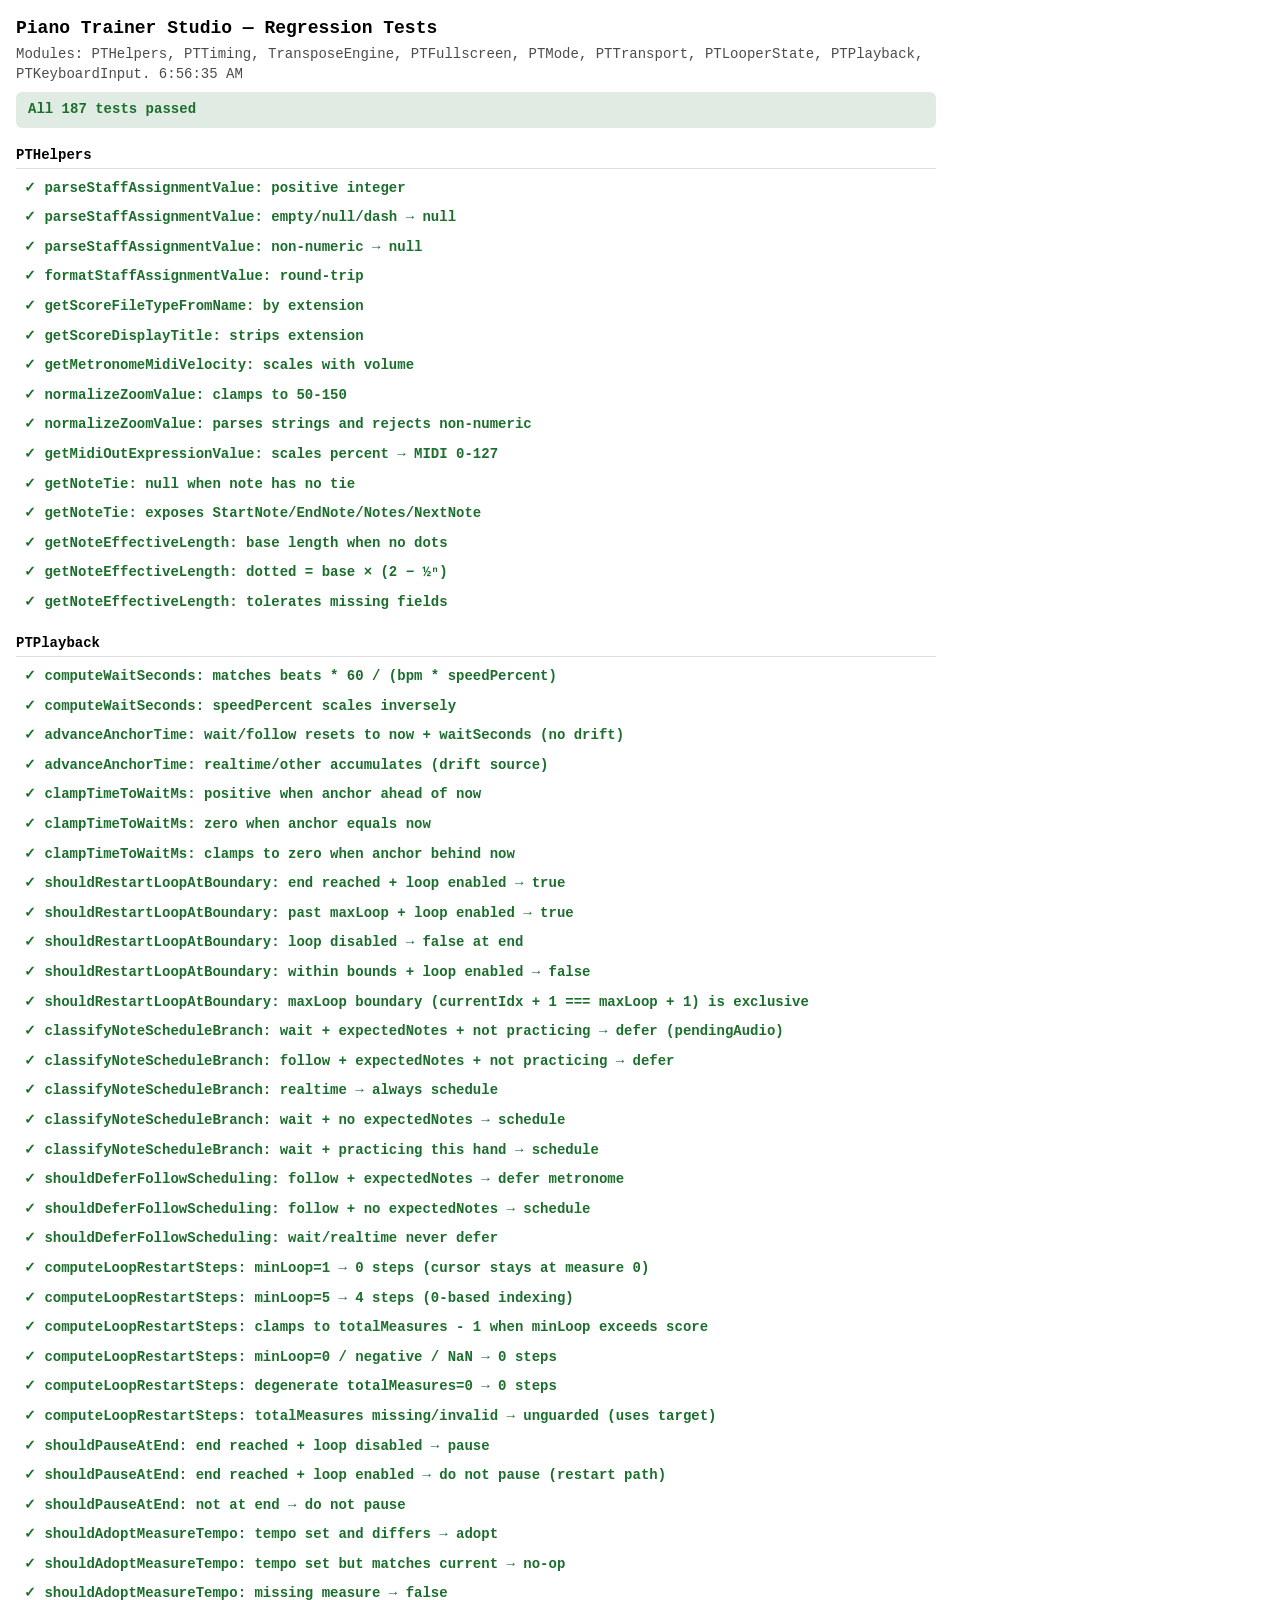
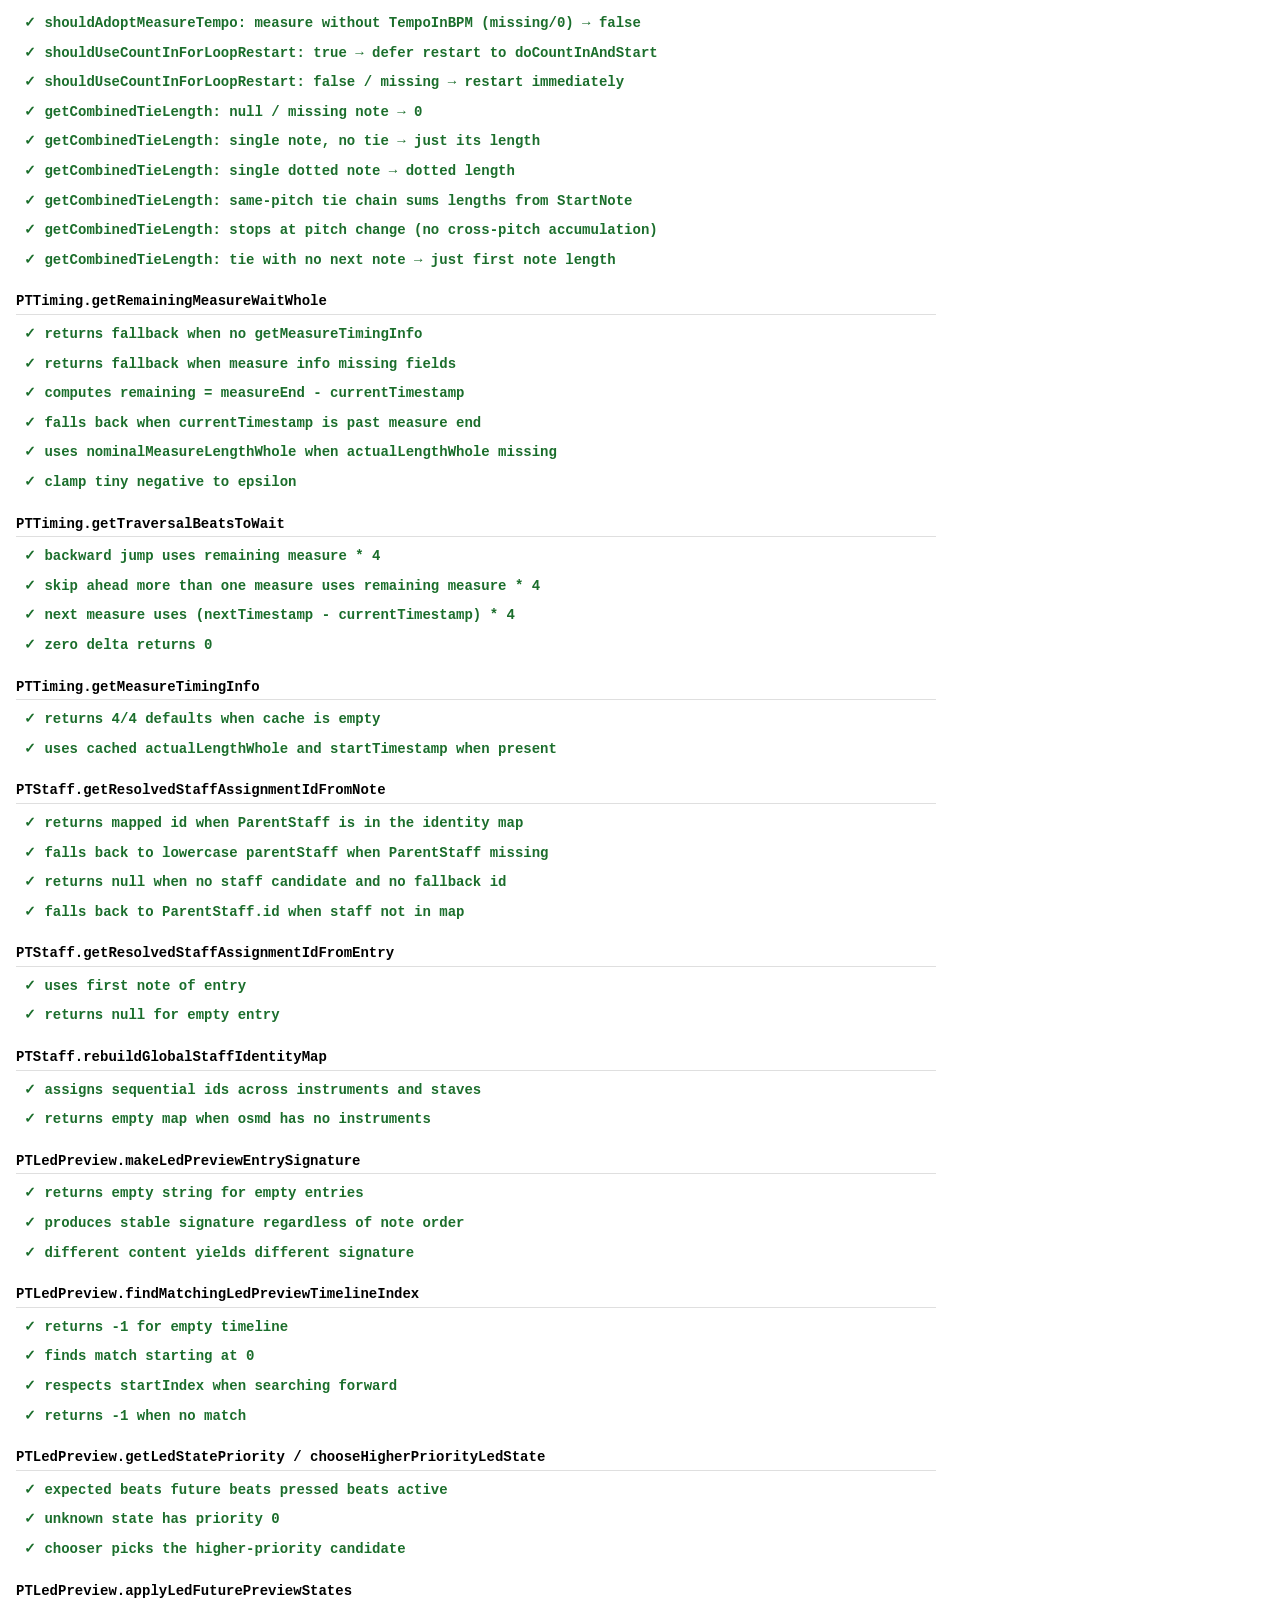
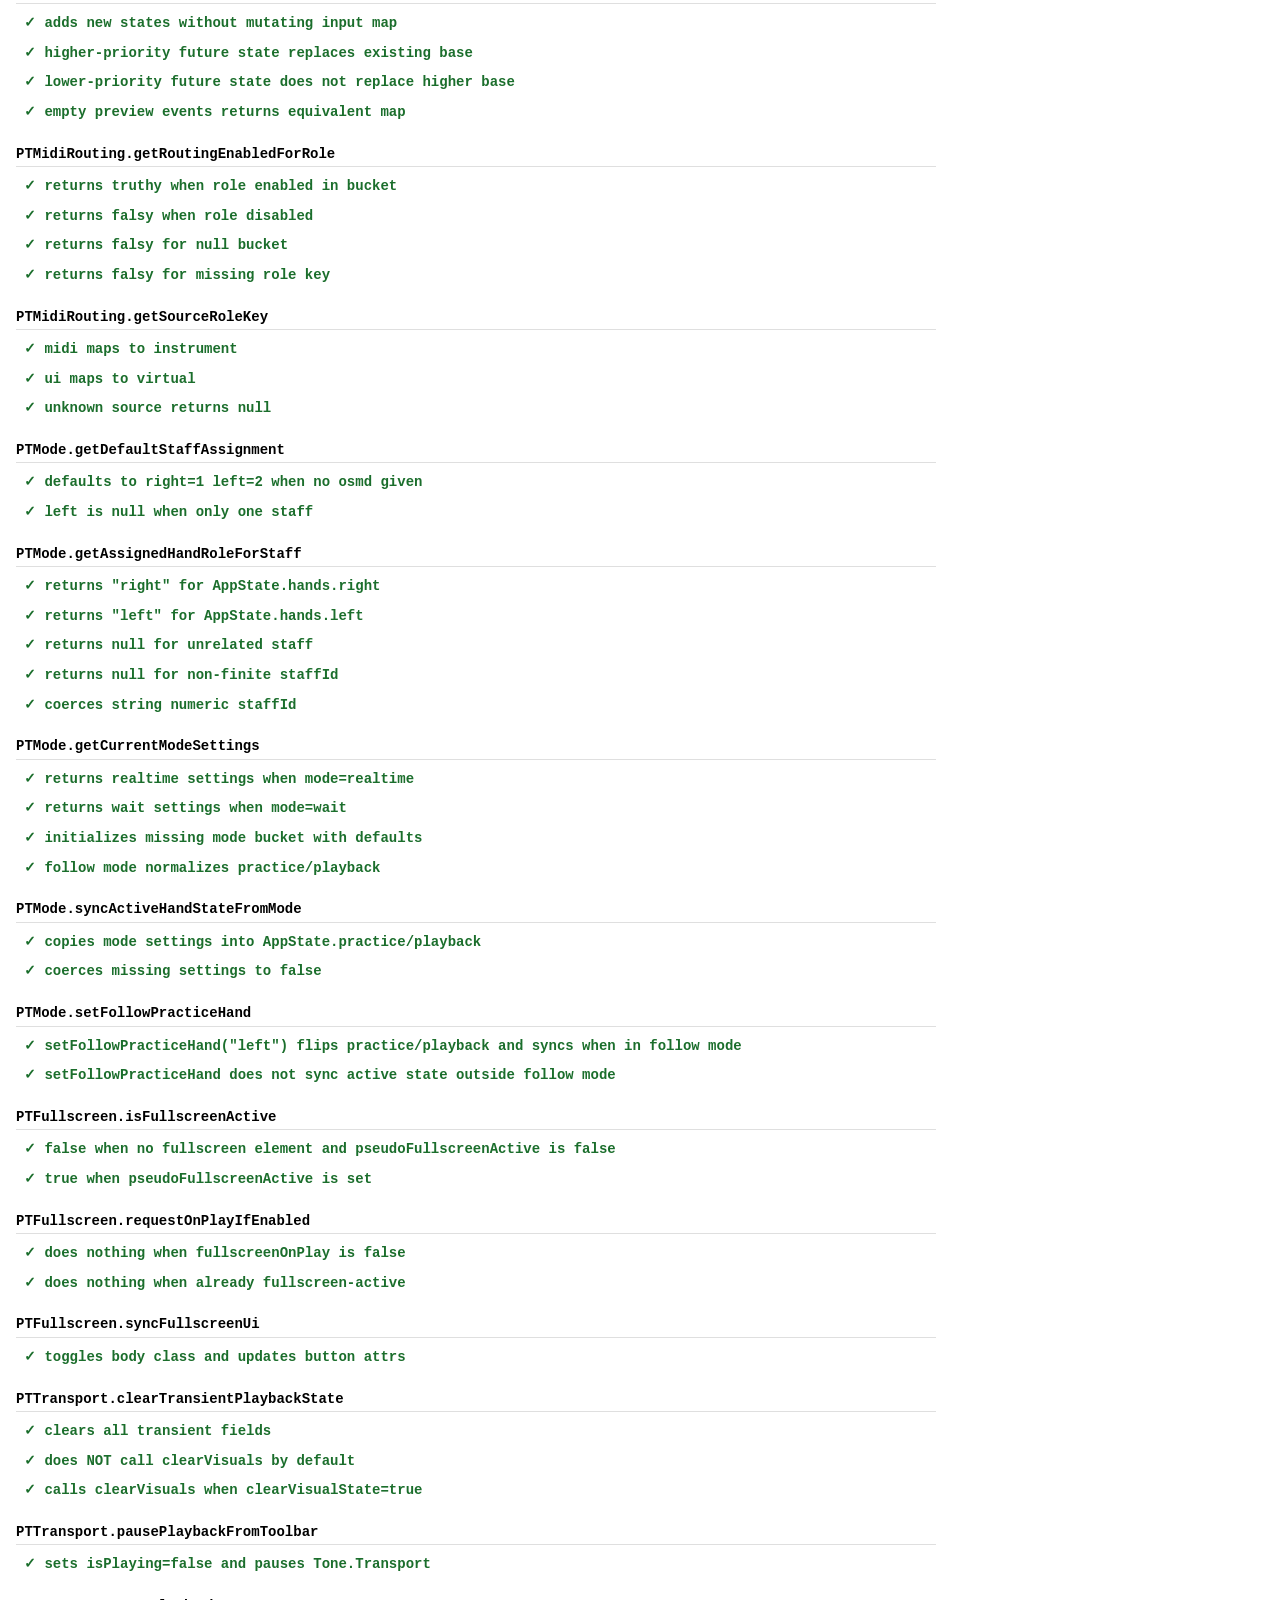
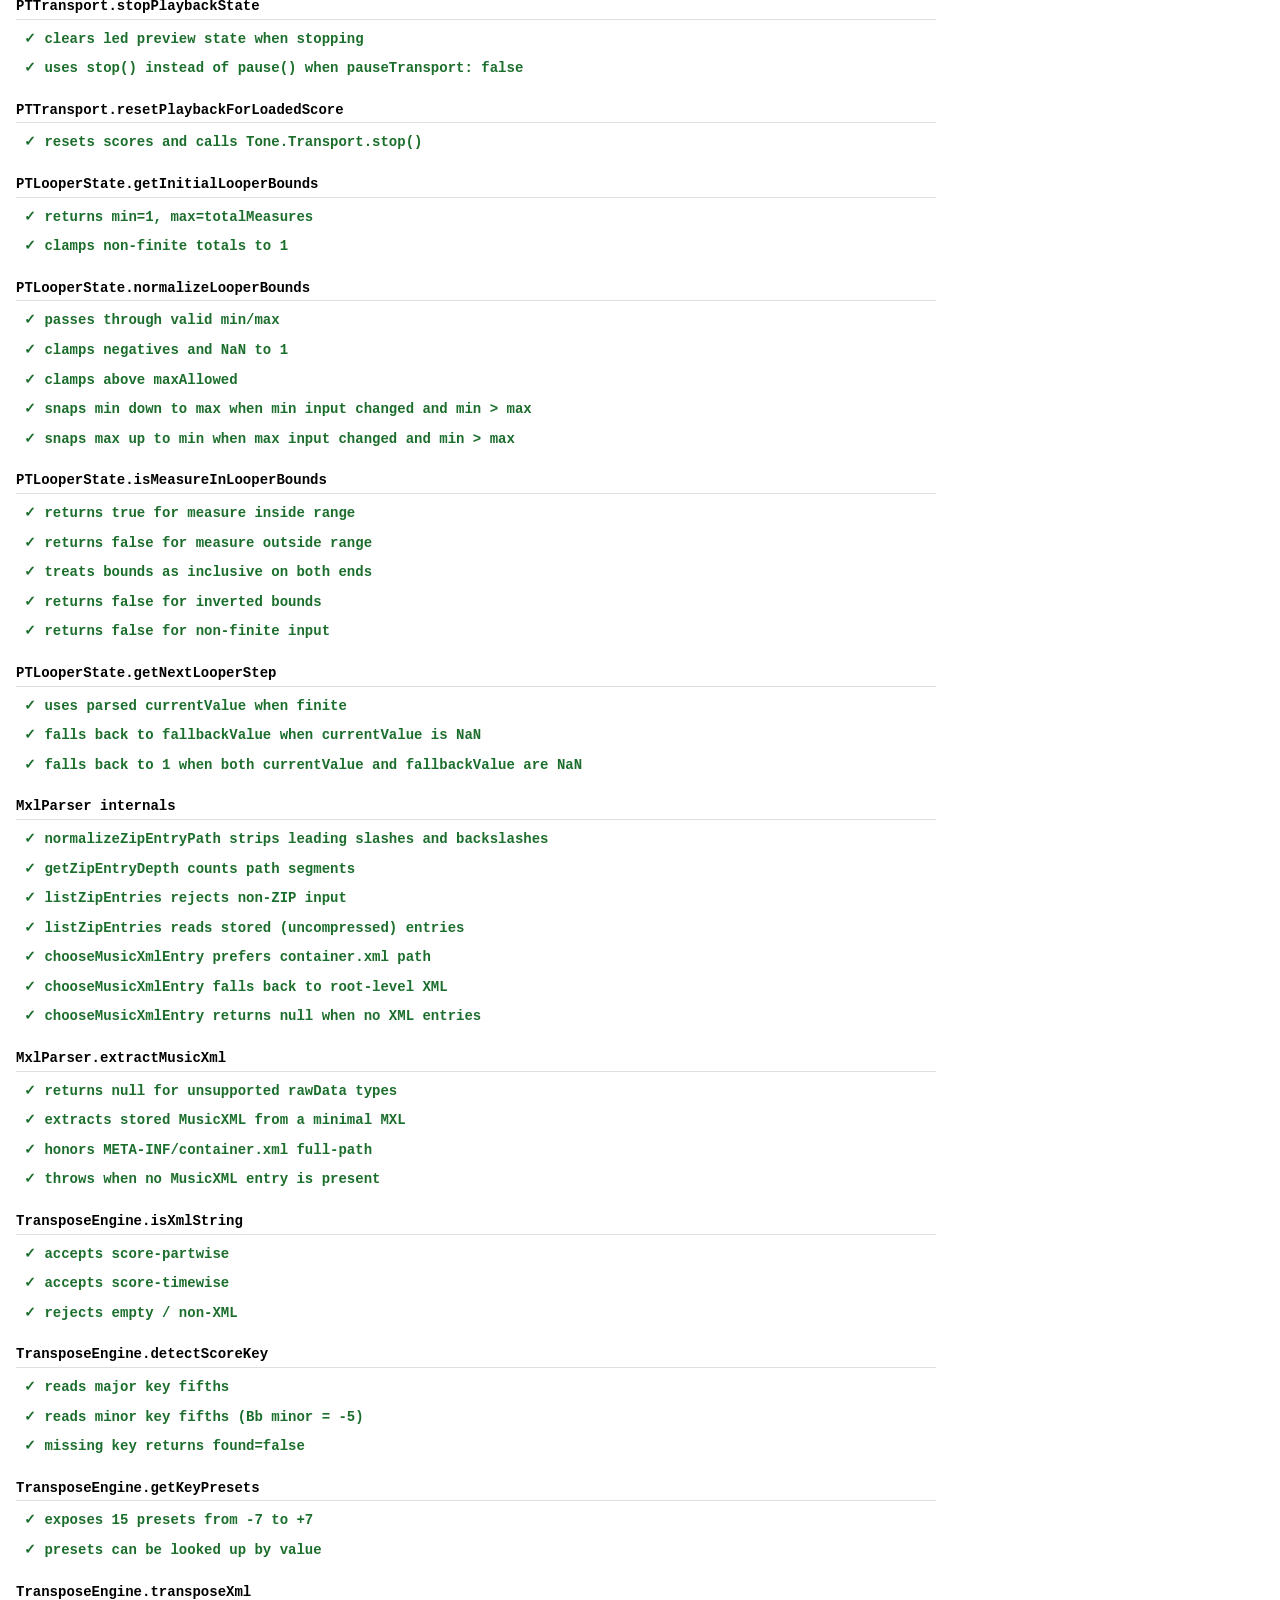
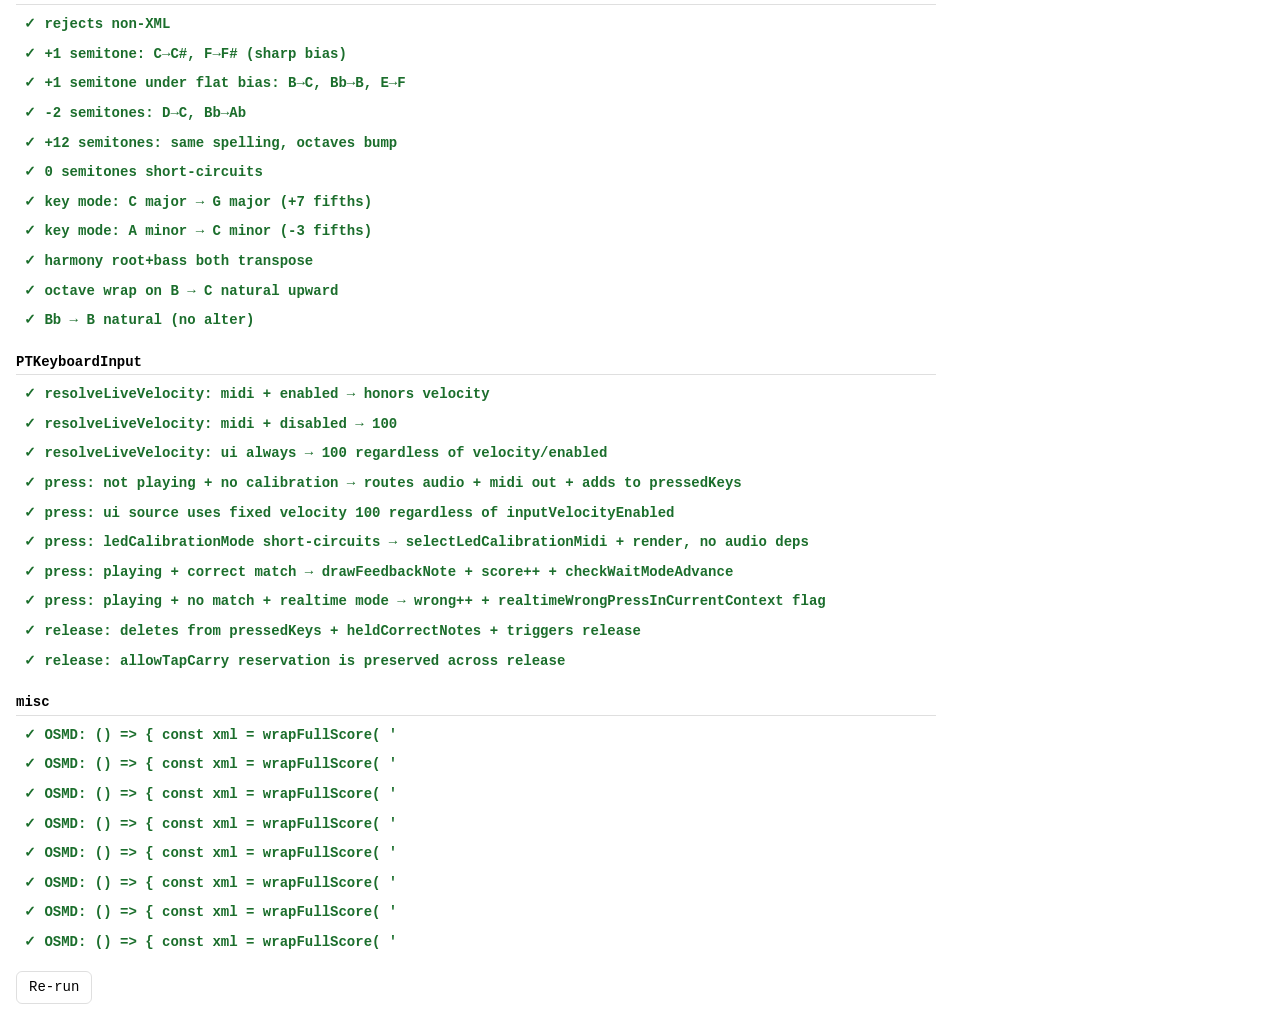
==== tests.html @ e454f042 "Refactor app boot, playback, and cross-cutting modules; refresh vendor libs" ====
<!doctype html>
<html lang="en">
<head>
<meta charset="utf-8" />
<meta name="viewport" content="width=device-width, initial-scale=1" />
<title>Piano Trainer Studio — Regression Tests</title>
<style>
    :root { color-scheme: light dark; }
    body { font: 14px/1.4 ui-monospace, SFMono-Regular, Menlo, Consolas, monospace; margin: 16px; max-width: 920px; }
    h1 { font-size: 18px; margin: 0 0 4px; }
    h2 { font-size: 14px; margin: 18px 0 6px; border-bottom: 1px solid #8884; padding-bottom: 2px; }
    .summary { padding: 8px 12px; border-radius: 6px; margin-bottom: 12px; font-weight: 600; }
    .summary.pass { background: #1b6e2c22; color: #1b6e2c; }
    .summary.fail { background: #b3261e22; color: #b3261e; }
    ol.tests { list-style: none; padding: 0; margin: 0; }
    li.test { padding: 4px 8px; border-radius: 4px; margin: 2px 0; }
    li.test.pass { color: #1b6e2c; }
    li.test.fail { color: #b3261e; background: #b3261e14; }
    li.test .name { font-weight: 600; }
    li.test .err { display: block; margin-top: 2px; white-space: pre-wrap; color: inherit; opacity: .85; }
    code { background: #8882; padding: 1px 4px; border-radius: 3px; }
    .meta { opacity: .7; margin-bottom: 8px; }
    button { font: inherit; padding: 6px 12px; border-radius: 6px; border: 1px solid #8884; background: transparent; cursor: pointer; }
</style>
</head>
<body>
<h1>Piano Trainer Studio — Regression Tests</h1>
<div class="meta" id="meta">Loading…</div>
<div id="summary"></div>
<div id="results"></div>
<button id="rerun" type="button" style="margin-top:12px">Re-run</button>
<div id="osmd-test-container" style="position:absolute;left:-99999px;width:800px;height:400px;overflow:hidden"></div>

<script>
'use strict';

// ============================================================
// Minimal test runner — no framework, no deps.
// Usage:
//   group('name', () => { test('foo', () => assert.eq(1+1, 2)); });
// ============================================================

const __results = [];
let __currentGroup = 'misc';
let __failed = 0;
let __passed = 0;

function group(name, fn) {
    const previous = __currentGroup;
    __currentGroup = name;
    try { fn(); }
    catch (e) {
        __failed++;
        __results.push({ group: name, name: '<group threw>', pass: false, err: String(e && e.stack || e) });
    }
    __currentGroup = previous;
}

function test(name, fn) {
    try {
        fn();
        __passed++;
        __results.push({ group: __currentGroup, name, pass: true });
    } catch (e) {
        __failed++;
        __results.push({ group: __currentGroup, name, pass: false, err: String(e && e.stack || e) });
    }
}

const assert = {
    ok(cond, msg) {
        if (!cond) throw new Error(msg || 'expected truthy');
    },
    eq(actual, expected, msg) {
        if (actual !== expected) {
            throw new Error((msg ? msg + ' — ' : '') + 'expected ' + JSON.stringify(expected) + ', got ' + JSON.stringify(actual));
        }
    },
    near(actual, expected, eps, msg) {
        if (!(Math.abs(actual - expected) <= eps)) {
            throw new Error((msg ? msg + ' — ' : '') + 'expected ' + expected + ' (±' + eps + '), got ' + actual);
        }
    },
    deepEq(actual, expected, msg) {
        const a = JSON.stringify(actual);
        const b = JSON.stringify(expected);
        if (a !== b) throw new Error((msg ? msg + ' — ' : '') + 'expected ' + b + ', got ' + a);
    },
    throws(fn, msg) {
        let threw = false;
        try { fn(); } catch (_) { threw = true; }
        if (!threw) throw new Error(msg || 'expected throw');
    }
};

// ============================================================
// Load modules under test (load order matters — app-boot mirrors production order)
// ============================================================

function loadScript(src) {
    return new Promise((resolve, reject) => {
        const tag = document.createElement('script');
        tag.src = src;
        tag.onload = () => resolve();
        tag.onerror = () => reject(new Error('Failed to load ' + src));
        document.head.appendChild(tag);
    });
}

async function loadModules() {
    await loadScript('js/trainer-helpers.js');
    await loadScript('js/mxl-parser.js');
    await loadScript('js/transpose/transpose-engine.js');
    await loadScript('js/trainer-timing.js');
    await loadScript('js/staff-id.js');
    await loadScript('js/led-preview.js');
    await loadScript('js/midi-routing.js');
    window.AppState = {
        pseudoFullscreenActive: false,
        fullscreenOnPlay: false,
        mode: 'realtime',
        modeSettings: {
            realtime: { practice: { left: true, right: true }, playback: { left: true, right: true } },
            wait: { practice: { left: true, right: true }, playback: { left: false, right: false } },
            follow: { practice: { left: false, right: true }, playback: { left: true, right: false } }
        },
        practice: { left: true, right: true },
        playback: { left: true, right: true },
        hands: { left: 2, right: 1 },
        isPlaying: false,
        countInActive: false,
        pendingAudio: [{ stub: 1 }],
        followAdvanceInfo: { stub: 1 },
        currentExpectedContext: { stub: 1 },
        earlyGraceReservations: new Map([[60, { stub: 1 }]]),
        isAudioBusy: true,
        expectedNotes: [{ stub: 1 }],
        activeNoteLabels: [{ stub: 1 }],
        realtimeWrongPressInCurrentContext: true,
        preExpectedHeldNotes: new Set([60, 64]),
        lastLedPreviewEvents: [{ stub: 1 }],
        ledPreviewTraversalIndex: 5,
        ledOutputMode: 'none',
        scoreNoteLabels: [],
        score: { correct: 0, wrong: 0 },
        anchorTime: 0,
        baseBpm: 120,
        speedPercent: 1
    };

    // Transport globals (mocks — only what's needed by the functions under test)
    window.Tone = { Transport: { start: () => {}, stop: () => {}, pause: () => {}, bpm: { value: 120 } }, now: () => 0 };
    window.osmd = { cursor: { show: () => {}, reset: () => {}, Iterator: { CurrentMeasureIndex: 0 } }, IsReadyToRender: () => false };
    window.pianoSampler = { releaseAll: () => {} };
    window.lowLatencyPlaybackSynth = { releaseAll: () => {} };
    window.midiAccess = null;
    window.getMidiOutStatus = (b) => b;
    window.clearVisuals = () => {};
    window.refreshScoreNoteLabelsFromCursor = () => {};
    window.renderFeedbackOverlay = () => {};
    window.clearScheduledMetronomeEvents = () => {};
    window.stopWaitModeMetronome = () => {};
    window.clearTempoVisualPulse = () => {};
    window.applyToneLatencyProfileForMode = () => {};
    window.wipeHardwareLEDs = () => {};
    window.WLEDController = { forceClear: () => Promise.resolve() };
    window.GeometryEngine = { clearSvgFeedback: () => {} };
    window.updateScoreDisplay = () => {};
    window.preserveMusicAreaScroll = (cb) => cb();
    window.ensureLedPreviewTimelineBuilt = () => {};
    window.doCountInAndStart = (cb) => cb();
    window.handleAutoScroll = () => {};
    window.startWaitModeMetronome = () => {};
    window.playbackLoop = () => {};
    window.hideToolbarPanels = () => {};
    window.ensureLiveAudioReady = () => Promise.resolve();

    await loadScript('js/trainer-mode.js');
    await loadScript('js/fullscreen.js');
    await loadScript('js/transport.js');
    await loadScript('js/looper-state.js');
    await loadScript('js/playback.js');
    await loadScript('js/keyboard-input.js');
    await loadScript('assets/js/opensheetmusicdisplay.min.js');
}

// ============================================================
// Tests
// ============================================================

function runTests() {
    __results.length = 0;
    __asyncPromises.length = 0;
    __failed = 0; __passed = 0;

    // ---- helpers used by tests below (must be defined before any test() call) ----
    const CRC_TABLE = (() => {
        const t = new Uint32Array(256);
        for (let n = 0; n < 256; n++) {
            let c = n;
            for (let k = 0; k < 8; k++) c = (c & 1) ? (0xedb88320 ^ (c >>> 1)) : (c >>> 1);
            t[n] = c >>> 0;
        }
        return t;
    })();

    function crc32(bytes) {
        let c = 0xffffffff;
        for (let i = 0; i < bytes.length; i++) c = CRC_TABLE[(c ^ bytes[i]) & 0xff] ^ (c >>> 8);
        return (c ^ 0xffffffff) >>> 0;
    }

    // ---- trainer-helpers.js ----
    group('PTHelpers', () => {
        test('parseStaffAssignmentValue: positive integer', () => {
            assert.eq(window.PTHelpers.parseStaffAssignmentValue('3'), 3);
        });
        test('parseStaffAssignmentValue: empty/null/dash → null', () => {
            assert.eq(window.PTHelpers.parseStaffAssignmentValue(''), null);
            assert.eq(window.PTHelpers.parseStaffAssignmentValue('-'), null);
            assert.eq(window.PTHelpers.parseStaffAssignmentValue(null), null);
            assert.eq(window.PTHelpers.parseStaffAssignmentValue(undefined), null);
        });
        test('parseStaffAssignmentValue: non-numeric → null', () => {
            assert.eq(window.PTHelpers.parseStaffAssignmentValue('abc'), null);
            assert.eq(window.PTHelpers.parseStaffAssignmentValue('0'), null);
            assert.eq(window.PTHelpers.parseStaffAssignmentValue('-2'), null);
        });
        test('formatStaffAssignmentValue: round-trip', () => {
            assert.eq(window.PTHelpers.formatStaffAssignmentValue('5'), '5');
            assert.eq(window.PTHelpers.formatStaffAssignmentValue(''), '');
            assert.eq(window.PTHelpers.formatStaffAssignmentValue('x'), '');
            assert.eq(window.PTHelpers.formatStaffAssignmentValue(7), '7');
        });
        test('getScoreFileTypeFromName: by extension', () => {
            assert.eq(window.PTHelpers.getScoreFileTypeFromName('a.xml'), 'xml');
            assert.eq(window.PTHelpers.getScoreFileTypeFromName('A.MUSICXML'), 'musicxml');
            assert.eq(window.PTHelpers.getScoreFileTypeFromName('b.mxl'), 'mxl');
            assert.eq(window.PTHelpers.getScoreFileTypeFromName('note.txt'), 'xml');
            assert.eq(window.PTHelpers.getScoreFileTypeFromName(''), 'xml');
        });
        test('getScoreDisplayTitle: strips extension', () => {
            assert.eq(window.PTHelpers.getScoreDisplayTitle('Song.MUSICXML', 'fallback'), 'Song');
            assert.eq(window.PTHelpers.getScoreDisplayTitle('song.xml', 'Untitled'), 'song');
            assert.eq(window.PTHelpers.getScoreDisplayTitle('song.mxl', 'Untitled'), 'song');
            assert.eq(window.PTHelpers.getScoreDisplayTitle('', 'Untitled'), 'Untitled');
            assert.eq(window.PTHelpers.getScoreDisplayTitle('   .xml  ', 'X'), 'X');
        });
        test('getMetronomeMidiVelocity: scales with volume', () => {
            assert.eq(window.PTHelpers.getMetronomeMidiVelocity(100, 100), 100);
            assert.eq(window.PTHelpers.getMetronomeMidiVelocity(50, 100), 50);
            assert.eq(window.PTHelpers.getMetronomeMidiVelocity(0, 100), 1);
            assert.eq(window.PTHelpers.getMetronomeMidiVelocity(200, 100), 100);
            assert.eq(window.PTHelpers.getMetronomeMidiVelocity(50, 200), 64);
            assert.eq(window.PTHelpers.getMetronomeMidiVelocity('bad', 100), 1);
        });

        test('normalizeZoomValue: clamps to 50-150', () => {
            assert.eq(window.PTHelpers.normalizeZoomValue(100), 100);
            assert.eq(window.PTHelpers.normalizeZoomValue(0), 50);
            assert.eq(window.PTHelpers.normalizeZoomValue(999), 150);
            assert.eq(window.PTHelpers.normalizeZoomValue(50), 50);
            assert.eq(window.PTHelpers.normalizeZoomValue(150), 150);
        });

        test('normalizeZoomValue: parses strings and rejects non-numeric', () => {
            assert.eq(window.PTHelpers.normalizeZoomValue('75'), 75);
            assert.eq(window.PTHelpers.normalizeZoomValue('200'), 150);
            assert.eq(window.PTHelpers.normalizeZoomValue('abc'), null);
            assert.eq(window.PTHelpers.normalizeZoomValue(''), null);
            assert.eq(window.PTHelpers.normalizeZoomValue(null), null);
        });

        test('getMidiOutExpressionValue: scales percent → MIDI 0-127', () => {
            assert.eq(window.PTHelpers.getMidiOutExpressionValue(0), 0);
            assert.eq(window.PTHelpers.getMidiOutExpressionValue(100), 127);
            assert.eq(window.PTHelpers.getMidiOutExpressionValue(50), 64);
            assert.eq(window.PTHelpers.getMidiOutExpressionValue(150), 127, 'clamps high');
            assert.eq(window.PTHelpers.getMidiOutExpressionValue(-10), 0, 'clamps low');
            assert.eq(window.PTHelpers.getMidiOutExpressionValue('bad'), 0);
        });

        test('getNoteTie: null when note has no tie', () => {
            assert.eq(window.PTHelpers.getNoteTie(null), null);
            assert.eq(window.PTHelpers.getNoteTie(undefined), null);
            assert.eq(window.PTHelpers.getNoteTie({}), null);
            assert.eq(window.PTHelpers.getNoteTie({ tie: { Notes: [] } }), null);
        });

        test('getNoteTie: exposes StartNote/EndNote/Notes/NextNote', () => {
            const a = { halfTone: 60 }, b = { halfTone: 60 }, c = { halfTone: 60 };
            const tieObj = { Notes: [a, b, c] };
            a.tie = b.tie = c.tie = tieObj;
            const tie = window.PTHelpers.getNoteTie(a);
            assert.eq(tie.StartNote, a);
            assert.eq(tie.EndNote, c);
            assert.eq(tie.Notes.length, 3);
            assert.eq(tie.NextNote, b);
            assert.eq(window.PTHelpers.getNoteTie(b).NextNote, c);
            assert.eq(window.PTHelpers.getNoteTie(c).NextNote, null);
        });
    });

    // ---- playback.js (seams extracted from trainer-core.js playbackLoop) ----
    group('PTPlayback', () => {
        test('computeWaitSeconds: matches beats * 60 / (bpm * speedPercent)', () => {
            assert.near(window.PTPlayback.computeWaitSeconds(1, 120, 1), 0.5, 1e-9);
            assert.near(window.PTPlayback.computeWaitSeconds(2, 120, 1), 1.0, 1e-9);
            assert.near(window.PTPlayback.computeWaitSeconds(1, 60, 1), 1.0, 1e-9);
        });
        test('computeWaitSeconds: speedPercent scales inversely', () => {
            assert.near(window.PTPlayback.computeWaitSeconds(1, 120, 0.5), 1.0, 1e-9);
            assert.near(window.PTPlayback.computeWaitSeconds(1, 120, 2), 0.25, 1e-9);
        });

        test('advanceAnchorTime: wait/follow resets to now + waitSeconds (no drift)', () => {
            assert.near(window.PTPlayback.advanceAnchorTime(100, 50, 0.5, 'wait'), 50.5, 1e-9);
            assert.near(window.PTPlayback.advanceAnchorTime(100, 50, 0.5, 'follow'), 50.5, 1e-9);
        });
        test('advanceAnchorTime: realtime/other accumulates (drift source)', () => {
            assert.near(window.PTPlayback.advanceAnchorTime(100, 50, 0.5, 'realtime'), 100.5, 1e-9);
            assert.near(window.PTPlayback.advanceAnchorTime(100, 50, 0.5, 'idle'), 100.5, 1e-9);
        });

        test('clampTimeToWaitMs: positive when anchor ahead of now', () => {
            assert.eq(window.PTPlayback.clampTimeToWaitMs(10.5, 10), 500);
        });
        test('clampTimeToWaitMs: zero when anchor equals now', () => {
            assert.eq(window.PTPlayback.clampTimeToWaitMs(10, 10), 0);
        });
        test('clampTimeToWaitMs: clamps to zero when anchor behind now', () => {
            assert.eq(window.PTPlayback.clampTimeToWaitMs(9.5, 10), 0);
        });

        test('shouldRestartLoopAtBoundary: end reached + loop enabled → true', () => {
            assert.ok(window.PTPlayback.shouldRestartLoopAtBoundary({ isEndReached: true, currentMeasureIdx: 4, isLoopEnabled: true, maxLoop: 8 }));
        });
        test('shouldRestartLoopAtBoundary: past maxLoop + loop enabled → true', () => {
            assert.ok(window.PTPlayback.shouldRestartLoopAtBoundary({ isEndReached: false, currentMeasureIdx: 8, isLoopEnabled: true, maxLoop: 8 }));
            assert.ok(window.PTPlayback.shouldRestartLoopAtBoundary({ isEndReached: false, currentMeasureIdx: 9, isLoopEnabled: true, maxLoop: 8 }));
        });
        test('shouldRestartLoopAtBoundary: loop disabled → false at end', () => {
            assert.ok(!window.PTPlayback.shouldRestartLoopAtBoundary({ isEndReached: true, currentMeasureIdx: 8, isLoopEnabled: false, maxLoop: 8 }));
        });
        test('shouldRestartLoopAtBoundary: within bounds + loop enabled → false', () => {
            assert.ok(!window.PTPlayback.shouldRestartLoopAtBoundary({ isEndReached: false, currentMeasureIdx: 3, isLoopEnabled: true, maxLoop: 8 }));
        });
        test('shouldRestartLoopAtBoundary: maxLoop boundary (currentIdx + 1 === maxLoop + 1) is exclusive', () => {
            assert.ok(window.PTPlayback.shouldRestartLoopAtBoundary({ isEndReached: false, currentMeasureIdx: 8, isLoopEnabled: true, maxLoop: 8 }));
        });

        test('classifyNoteScheduleBranch: wait + expectedNotes + not practicing → defer (pendingAudio)', () => {
            assert.ok(window.PTPlayback.classifyNoteScheduleBranch({ mode: 'wait', expectedNotesLength: 3, isPracticingThisHand: false }));
        });
        test('classifyNoteScheduleBranch: follow + expectedNotes + not practicing → defer', () => {
            assert.ok(window.PTPlayback.classifyNoteScheduleBranch({ mode: 'follow', expectedNotesLength: 1, isPracticingThisHand: false }));
        });
        test('classifyNoteScheduleBranch: realtime → always schedule', () => {
            assert.ok(!window.PTPlayback.classifyNoteScheduleBranch({ mode: 'realtime', expectedNotesLength: 3, isPracticingThisHand: false }));
        });
        test('classifyNoteScheduleBranch: wait + no expectedNotes → schedule', () => {
            assert.ok(!window.PTPlayback.classifyNoteScheduleBranch({ mode: 'wait', expectedNotesLength: 0, isPracticingThisHand: false }));
        });
        test('classifyNoteScheduleBranch: wait + practicing this hand → schedule', () => {
            assert.ok(!window.PTPlayback.classifyNoteScheduleBranch({ mode: 'wait', expectedNotesLength: 3, isPracticingThisHand: true }));
        });

        test('shouldDeferFollowScheduling: follow + expectedNotes → defer metronome', () => {
            assert.ok(window.PTPlayback.shouldDeferFollowScheduling('follow', 3));
        });
        test('shouldDeferFollowScheduling: follow + no expectedNotes → schedule', () => {
            assert.ok(!window.PTPlayback.shouldDeferFollowScheduling('follow', 0));
        });
        test('shouldDeferFollowScheduling: wait/realtime never defer', () => {
            assert.ok(!window.PTPlayback.shouldDeferFollowScheduling('wait', 5));
            assert.ok(!window.PTPlayback.shouldDeferFollowScheduling('realtime', 5));
        });

        test('computeLoopRestartSteps: minLoop=1 → 0 steps (cursor stays at measure 0)', () => {
            assert.eq(window.PTPlayback.computeLoopRestartSteps({ minLoop: 1, totalMeasures: 10 }), 0);
        });
        test('computeLoopRestartSteps: minLoop=5 → 4 steps (0-based indexing)', () => {
            assert.eq(window.PTPlayback.computeLoopRestartSteps({ minLoop: 5, totalMeasures: 10 }), 4);
        });
        test('computeLoopRestartSteps: clamps to totalMeasures - 1 when minLoop exceeds score', () => {
            assert.eq(window.PTPlayback.computeLoopRestartSteps({ minLoop: 15, totalMeasures: 10 }), 9);
        });
        test('computeLoopRestartSteps: minLoop=0 / negative / NaN → 0 steps', () => {
            assert.eq(window.PTPlayback.computeLoopRestartSteps({ minLoop: 0, totalMeasures: 10 }), 0);
            assert.eq(window.PTPlayback.computeLoopRestartSteps({ minLoop: -1, totalMeasures: 10 }), 0);
            assert.eq(window.PTPlayback.computeLoopRestartSteps({ minLoop: NaN, totalMeasures: 10 }), 0);
        });
        test('computeLoopRestartSteps: degenerate totalMeasures=0 → 0 steps', () => {
            assert.eq(window.PTPlayback.computeLoopRestartSteps({ minLoop: 5, totalMeasures: 0 }), 0);
        });
        test('computeLoopRestartSteps: totalMeasures missing/invalid → unguarded (uses target)', () => {
            assert.eq(window.PTPlayback.computeLoopRestartSteps({ minLoop: 5 }), 4);
            assert.eq(window.PTPlayback.computeLoopRestartSteps({ minLoop: 5, totalMeasures: NaN }), 4);
        });

        test('shouldPauseAtEnd: end reached + loop disabled → pause', () => {
            assert.ok(window.PTPlayback.shouldPauseAtEnd({ isEndReached: true, isLoopEnabled: false }));
        });
        test('shouldPauseAtEnd: end reached + loop enabled → do not pause (restart path)', () => {
            assert.ok(!window.PTPlayback.shouldPauseAtEnd({ isEndReached: true, isLoopEnabled: true }));
        });
        test('shouldPauseAtEnd: not at end → do not pause', () => {
            assert.ok(!window.PTPlayback.shouldPauseAtEnd({ isEndReached: false, isLoopEnabled: false }));
            assert.ok(!window.PTPlayback.shouldPauseAtEnd({ isEndReached: false, isLoopEnabled: true }));
        });

        test('shouldAdoptMeasureTempo: tempo set and differs → adopt', () => {
            assert.ok(window.PTPlayback.shouldAdoptMeasureTempo({ TempoInBPM: 90 }, 120));
            assert.ok(window.PTPlayback.shouldAdoptMeasureTempo({ TempoInBPM: 60 }, 120));
        });
        test('shouldAdoptMeasureTempo: tempo set but matches current → no-op', () => {
            assert.ok(!window.PTPlayback.shouldAdoptMeasureTempo({ TempoInBPM: 120 }, 120));
        });
        test('shouldAdoptMeasureTempo: missing measure → false', () => {
            assert.ok(!window.PTPlayback.shouldAdoptMeasureTempo(null, 120));
            assert.ok(!window.PTPlayback.shouldAdoptMeasureTempo(undefined, 120));
        });
        test('shouldAdoptMeasureTempo: measure without TempoInBPM (missing/0) → false', () => {
            assert.ok(!window.PTPlayback.shouldAdoptMeasureTempo({}, 120));
            assert.ok(!window.PTPlayback.shouldAdoptMeasureTempo({ TempoInBPM: 0 }, 120));
            assert.ok(!window.PTPlayback.shouldAdoptMeasureTempo({ TempoInBPM: null }, 120));
        });

        test('shouldUseCountInForLoopRestart: true → defer restart to doCountInAndStart', () => {
            assert.ok(window.PTPlayback.shouldUseCountInForLoopRestart(true));
        });
        test('shouldUseCountInForLoopRestart: false / missing → restart immediately', () => {
            assert.ok(!window.PTPlayback.shouldUseCountInForLoopRestart(false));
            assert.ok(!window.PTPlayback.shouldUseCountInForLoopRestart(undefined));
            assert.ok(!window.PTPlayback.shouldUseCountInForLoopRestart(null));
            assert.ok(!window.PTPlayback.shouldUseCountInForLoopRestart(0));
        });

        test('getCombinedTieLength: null / missing note → 0', () => {
            assert.eq(window.PTPlayback.getCombinedTieLength(null), 0);
            assert.eq(window.PTPlayback.getCombinedTieLength(undefined), 0);
        });

        test('getCombinedTieLength: single note, no tie → just its length', () => {
            const note = { Length: { RealValue: 0.25 }, DotsXml: 0 };
            assert.eq(window.PTPlayback.getCombinedTieLength(note), 0.25);
        });

        test('getCombinedTieLength: single dotted note → dotted length', () => {
            const note = { Length: { RealValue: 0.25 }, DotsXml: 1 };
            assert.near(window.PTPlayback.getCombinedTieLength(note), 0.375, 1e-9);
        });

        test('getCombinedTieLength: same-pitch tie chain sums lengths from StartNote', () => {
            const n1 = { Length: { RealValue: 0.25 }, DotsXml: 0, halfTone: 60 };
            const n2 = { Length: { RealValue: 0.25 }, DotsXml: 0, halfTone: 60 };
            const n3 = { Length: { RealValue: 0.5 }, DotsXml: 0, halfTone: 60 };
            n1.tie = { Notes: [n1, n2, n3] };
            n2.tie = { Notes: [n1, n2, n3] };
            n3.tie = { Notes: [n1, n2, n3] };
            assert.near(window.PTPlayback.getCombinedTieLength(n1), 1.0, 1e-9);
            // Mid-chain: walks forward only (n2 → n3), returns chain remainder
            assert.near(window.PTPlayback.getCombinedTieLength(n2), 0.75, 1e-9);
        });

        test('getCombinedTieLength: stops at pitch change (no cross-pitch accumulation)', () => {
            const n1 = { Length: { RealValue: 0.25 }, DotsXml: 0, halfTone: 60 };
            const n2 = { Length: { RealValue: 0.25 }, DotsXml: 0, halfTone: 62 };
            n1.tie = { Notes: [n1, n2] };
            n2.tie = { Notes: [n1, n2] };
            assert.near(window.PTPlayback.getCombinedTieLength(n1), 0.25, 1e-9);
        });

        test('getCombinedTieLength: tie with no next note → just first note length', () => {
            const n1 = { Length: { RealValue: 0.5 }, DotsXml: 0, halfTone: 60 };
            n1.tie = { Notes: [n1] };
            assert.eq(window.PTPlayback.getCombinedTieLength(n1), 0.5);
        });
    });

    // ---- trainer-helpers.js (continued: getNoteEffectiveLength) ----
    group('PTHelpers', () => {
        test('getNoteEffectiveLength: base length when no dots', () => {
            assert.eq(window.PTHelpers.getNoteEffectiveLength({ Length: { RealValue: 0.25 }, DotsXml: 0 }), 0.25);
            assert.eq(window.PTHelpers.getNoteEffectiveLength({ Length: { RealValue: 0.5 }, DotsXml: 0 }), 0.5);
        });

        test('getNoteEffectiveLength: dotted = base × (2 − ½ⁿ)', () => {
            assert.near(window.PTHelpers.getNoteEffectiveLength({ Length: { RealValue: 0.25 }, DotsXml: 1 }), 0.375, 1e-9);
            assert.near(window.PTHelpers.getNoteEffectiveLength({ Length: { RealValue: 0.25 }, DotsXml: 2 }), 0.4375, 1e-9);
            assert.near(window.PTHelpers.getNoteEffectiveLength({ Length: { RealValue: 0.25 }, DotsXml: 3 }), 0.46875, 1e-9);
            assert.near(window.PTHelpers.getNoteEffectiveLength({ Length: { RealValue: 0.5 }, DotsXml: 1 }), 0.75, 1e-9);
        });

        test('getNoteEffectiveLength: tolerates missing fields', () => {
            assert.eq(window.PTHelpers.getNoteEffectiveLength(null), 0);
            assert.eq(window.PTHelpers.getNoteEffectiveLength({}), 0);
            assert.eq(window.PTHelpers.getNoteEffectiveLength({ Length: {} }), 0);
        });
    });

    // ---- trainer-timing.js ----
    group('PTTiming.getRemainingMeasureWaitWhole', () => {
        const getInfo = (info) => () => info;

        test('returns fallback when no getMeasureTimingInfo', () => {
            const w = window.PTTiming.getRemainingMeasureWaitWhole({ currentMeasureIdx: 0, currentTimestamp: 0, fallbackLength: 0.5 });
            assert.near(w, 0.5, 1e-9);
        });

        test('returns fallback when measure info missing fields', () => {
            const w = window.PTTiming.getRemainingMeasureWaitWhole({
                currentMeasureIdx: 0, currentTimestamp: 1, fallbackLength: 0.25, getMeasureTimingInfo: getInfo({})
            });
            assert.near(w, 0.25, 1e-9);
        });

        test('computes remaining = measureEnd - currentTimestamp', () => {
            const w = window.PTTiming.getRemainingMeasureWaitWhole({
                currentMeasureIdx: 0, currentTimestamp: 1, fallbackLength: 1,
                getMeasureTimingInfo: getInfo({ startTimestamp: 0, actualLengthWhole: 2 })
            });
            assert.near(w, 1, 1e-9);
        });

        test('falls back when currentTimestamp is past measure end', () => {
            const w = window.PTTiming.getRemainingMeasureWaitWhole({
                currentMeasureIdx: 0, currentTimestamp: 5, fallbackLength: 0.75,
                getMeasureTimingInfo: getInfo({ startTimestamp: 0, actualLengthWhole: 2 })
            });
            assert.near(w, 0.75, 1e-9);
        });

        test('uses nominalMeasureLengthWhole when actualLengthWhole missing', () => {
            const w = window.PTTiming.getRemainingMeasureWaitWhole({
                currentMeasureIdx: 0, currentTimestamp: 0.5, fallbackLength: 1,
                getMeasureTimingInfo: getInfo({ startTimestamp: 0, nominalMeasureLengthWhole: 3 })
            });
            assert.near(w, 2.5, 1e-9);
        });

        test('clamp tiny negative to epsilon', () => {
            const w = window.PTTiming.getRemainingMeasureWaitWhole({
                currentMeasureIdx: 0, currentTimestamp: 2.00000001, fallbackLength: 0.5,
                getMeasureTimingInfo: getInfo({ startTimestamp: 0, actualLengthWhole: 2 })
            });
            assert.near(w, 0.5, 1e-9);
        });
    });

    group('PTTiming.getTraversalBeatsToWait', () => {
        const getInfo = (info) => () => info;

        test('backward jump uses remaining measure * 4', () => {
            const w = window.PTTiming.getTraversalBeatsToWait({
                currentMeasureIdx: 4, currentTimestamp: 0.5, nextMeasureIdx: 1, nextTimestamp: 0,
                fallbackLength: 1,
                getMeasureTimingInfo: getInfo({ startTimestamp: 0, actualLengthWhole: 2 })
            });
            assert.near(w, 6, 1e-9);
        });

        test('skip ahead more than one measure uses remaining measure * 4', () => {
            const w = window.PTTiming.getTraversalBeatsToWait({
                currentMeasureIdx: 0, currentTimestamp: 0.25, nextMeasureIdx: 5, nextTimestamp: 4,
                fallbackLength: 1,
                getMeasureTimingInfo: getInfo({ startTimestamp: 0, actualLengthWhole: 1 })
            });
            assert.near(w, 3, 1e-9);
        });

        test('next measure uses (nextTimestamp - currentTimestamp) * 4', () => {
            const w = window.PTTiming.getTraversalBeatsToWait({
                currentMeasureIdx: 0, currentTimestamp: 0.25, nextMeasureIdx: 1, nextTimestamp: 1,
                fallbackLength: 1,
                getMeasureTimingInfo: getInfo({ startTimestamp: 0, actualLengthWhole: 1 })
            });
            assert.near(w, 3, 1e-9);
        });

        test('zero delta returns 0', () => {
            const w = window.PTTiming.getTraversalBeatsToWait({
                currentMeasureIdx: 0, currentTimestamp: 0.5, nextMeasureIdx: 1, nextTimestamp: 0.5,
                fallbackLength: 1,
                getMeasureTimingInfo: getInfo({ startTimestamp: 0, actualLengthWhole: 1 })
            });
            assert.near(w, 0, 1e-9);
        });
    });

    group('PTTiming.getMeasureTimingInfo', () => {
        const fakeOsmd = (sig) => ({
            Sheet: { SourceMeasures: [{ ActiveTimeSignature: sig }] }
        });

        test('returns 4/4 defaults when cache is empty', () => {
            const cache = window.PTTiming._getMeasureTimingCache();
            cache.length = 0;
            const info = window.PTTiming.getMeasureTimingInfo(fakeOsmd({ Numerator: 4, Denominator: 4 }), 0);
            assert.eq(info.numerator, 4);
            assert.eq(info.denominator, 4);
            assert.eq(info.startTimestamp, 0);
            assert.near(info.actualLengthWhole, info.nominalMeasureLengthWhole, 1e-9);
        });

        test('uses cached actualLengthWhole and startTimestamp when present', () => {
            const cache = window.PTTiming._getMeasureTimingCache();
            cache.length = 0;
            cache[0] = { startTimestamp: 2.5, actualLengthWhole: 1.75, nominalMeasureLengthWhole: 1, numerator: 4, denominator: 4 };
            const info = window.PTTiming.getMeasureTimingInfo(fakeOsmd({ Numerator: 4, Denominator: 4 }), 0);
            assert.near(info.actualLengthWhole, 1.75, 1e-9);
            assert.near(info.startTimestamp, 2.5, 1e-9);
        });
    });

    // ---- staff-id.js ----
    group('PTStaff.getResolvedStaffAssignmentIdFromNote', () => {
        const seedMap = (pairs) => {
            const map = window.PTStaff._getStaffIdentityMap();
            map.clear();
            pairs.forEach(([staff, id]) => map.set(staff, id));
        };
        const staffA = { id: 7 };
        const staffB = { id: 8 };

        test('returns mapped id when ParentStaff is in the identity map', () => {
            seedMap([[staffA, 3]]);
            const note = { ParentStaff: staffA };
            assert.eq(window.PTStaff.getResolvedStaffAssignmentIdFromNote(note), 3);
        });

        test('falls back to lowercase parentStaff when ParentStaff missing', () => {
            seedMap([[staffB, 5]]);
            const note = { parentStaff: staffB };
            assert.eq(window.PTStaff.getResolvedStaffAssignmentIdFromNote(note), 5);
        });

        test('returns null when no staff candidate and no fallback id', () => {
            seedMap([]);
            assert.eq(window.PTStaff.getResolvedStaffAssignmentIdFromNote({}), null);
        });

        test('falls back to ParentStaff.id when staff not in map', () => {
            seedMap([]);
            const note = { ParentStaff: { id: 9 } };
            assert.eq(window.PTStaff.getResolvedStaffAssignmentIdFromNote(note), 9);
        });
    });

    group('PTStaff.getResolvedStaffAssignmentIdFromEntry', () => {
        const seedMap = (pairs) => {
            const map = window.PTStaff._getStaffIdentityMap();
            map.clear();
            pairs.forEach(([staff, id]) => map.set(staff, id));
        };
        const staff = { id: 4 };

        test('uses first note of entry', () => {
            seedMap([[staff, 2]]);
            const entry = { Notes: [{ ParentStaff: staff }] };
            assert.eq(window.PTStaff.getResolvedStaffAssignmentIdFromEntry(entry), 2);
        });

        test('returns null for empty entry', () => {
            seedMap([]);
            assert.eq(window.PTStaff.getResolvedStaffAssignmentIdFromEntry({}), null);
        });
    });

    group('PTStaff.rebuildGlobalStaffIdentityMap', () => {
        test('assigns sequential ids across instruments and staves', () => {
            const fakeOsmd = {
                Sheet: {
                    Instruments: [
                        { Staves: [{}, {}] },
                        { Staves: [{}] }
                    ]
                }
            };
            const map = window.PTStaff.rebuildGlobalStaffIdentityMap(fakeOsmd);
            assert.eq(map.size, 3);
            const ids = Array.from(map.values());
            assert.deepEq(ids, [1, 2, 3]);
        });

        test('returns empty map when osmd has no instruments', () => {
            const map = window.PTStaff.rebuildGlobalStaffIdentityMap({});
            assert.eq(map.size, 0);
        });
    });

    // ---- led-preview.js ----
    group('PTLedPreview.makeLedPreviewEntrySignature', () => {
        const note = (midi, staffId = 0, rest = false, length = 1, tie = null) => ({
            halfTone: midi - 12,
            ParentStaff: { id: staffId },
            isRest: rest ? () => true : () => false,
            Length: length,
            ...(tie && { NoteTie: tie })
        });

        test('returns empty string for empty entries', () => {
            assert.eq(window.PTLedPreview.makeLedPreviewEntrySignature([]), '');
            assert.eq(window.PTLedPreview.makeLedPreviewEntrySignature(null), '');
        });

        test('produces stable signature regardless of note order', () => {
            const a = note(60);
            const b = note(64);
            const sig1 = window.PTLedPreview.makeLedPreviewEntrySignature([{ Notes: [a, b] }]);
            const sig2 = window.PTLedPreview.makeLedPreviewEntrySignature([{ Notes: [b, a] }]);
            assert.eq(sig1, sig2);
        });

        test('different content yields different signature', () => {
            const a = note(60);
            const b = note(64);
            const sig1 = window.PTLedPreview.makeLedPreviewEntrySignature([{ Notes: [a] }]);
            const sig2 = window.PTLedPreview.makeLedPreviewEntrySignature([{ Notes: [b] }]);
            assert.ok(sig1 !== sig2);
        });
    });

    group('PTLedPreview.findMatchingLedPreviewTimelineIndex', () => {
        test('returns -1 for empty timeline', () => {
            assert.eq(window.PTLedPreview.findMatchingLedPreviewTimelineIndex([], 0, 0, 'x'), -1);
            assert.eq(window.PTLedPreview.findMatchingLedPreviewTimelineIndex(null, 0, 0, 'x'), -1);
        });

        test('finds match starting at 0', () => {
            const tl = [
                { measureIndex: 0, timestamp: 0, signature: 'a' },
                { measureIndex: 1, timestamp: 0.5, signature: 'b' }
            ];
            assert.eq(window.PTLedPreview.findMatchingLedPreviewTimelineIndex(tl, 1, 0.5, 'b'), 1);
        });

        test('respects startIndex when searching forward', () => {
            const tl = [
                { measureIndex: 0, timestamp: 0, signature: 'a' },
                { measureIndex: 0, timestamp: 0, signature: 'a' },
                { measureIndex: 0, timestamp: 0, signature: 'a' }
            ];
            assert.eq(window.PTLedPreview.findMatchingLedPreviewTimelineIndex(tl, 0, 0, 'a', 2), 2);
        });

        test('returns -1 when no match', () => {
            const tl = [{ measureIndex: 0, timestamp: 0, signature: 'a' }];
            assert.eq(window.PTLedPreview.findMatchingLedPreviewTimelineIndex(tl, 0, 0, 'b'), -1);
        });
    });

    group('PTLedPreview.getLedStatePriority / chooseHigherPriorityLedState', () => {
        test('expected beats future beats pressed beats active', () => {
            assert.ok(window.PTLedPreview.getLedStatePriority('expected-l') > window.PTLedPreview.getLedStatePriority('future1-l'));
            assert.ok(window.PTLedPreview.getLedStatePriority('future1-l') > window.PTLedPreview.getLedStatePriority('pressed-l'));
            assert.ok(window.PTLedPreview.getLedStatePriority('pressed-l') > window.PTLedPreview.getLedStatePriority('active'));
        });

        test('unknown state has priority 0', () => {
            assert.eq(window.PTLedPreview.getLedStatePriority('garbage'), 0);
            assert.eq(window.PTLedPreview.getLedStatePriority(null), 0);
        });

        test('chooser picks the higher-priority candidate', () => {
            assert.eq(window.PTLedPreview.chooseHigherPriorityLedState('pressed-l', 'expected-l'), 'expected-l');
            assert.eq(window.PTLedPreview.chooseHigherPriorityLedState('expected-l', 'future1-l'), 'expected-l');
        });
    });

    group('PTLedPreview.applyLedFuturePreviewStates', () => {
        test('adds new states without mutating input map', () => {
            const base = new Map([[60, 'pressed-l']]);
            const events = [{ notes: [{ midi: 64, state: 'future1-r' }] }];
            const result = window.PTLedPreview.applyLedFuturePreviewStates(base, events);
            assert.eq(result.get(60), 'pressed-l');
            assert.eq(result.get(64), 'future1-r');
            assert.eq(base.has(64), false);
        });

        test('higher-priority future state replaces existing base', () => {
            const base = new Map([[60, 'pressed-l']]);
            const events = [{ notes: [{ midi: 60, state: 'future1-l' }] }];
            const result = window.PTLedPreview.applyLedFuturePreviewStates(base, events);
            assert.eq(result.get(60), 'future1-l');
        });

        test('lower-priority future state does not replace higher base', () => {
            const base = new Map([[60, 'expected-l']]);
            const events = [{ notes: [{ midi: 60, state: 'future1-l' }] }];
            const result = window.PTLedPreview.applyLedFuturePreviewStates(base, events);
            assert.eq(result.get(60), 'expected-l');
        });

        test('empty preview events returns equivalent map', () => {
            const base = new Map([[60, 'expected-l']]);
            const result = window.PTLedPreview.applyLedFuturePreviewStates(base, []);
            assert.eq(result.get(60), 'expected-l');
        });
    });

    // ---- midi-routing.js ----
    group('PTMidiRouting.getRoutingEnabledForRole', () => {
        test('returns truthy when role enabled in bucket', () => {
            assert.ok(window.PTMidiRouting.getRoutingEnabledForRole({ hands: true }, 'hands'));
        });

        test('returns falsy when role disabled', () => {
            assert.ok(!window.PTMidiRouting.getRoutingEnabledForRole({ hands: false }, 'hands'));
        });

        test('returns falsy for null bucket', () => {
            assert.ok(!window.PTMidiRouting.getRoutingEnabledForRole(null, 'hands'));
        });

        test('returns falsy for missing role key', () => {
            assert.ok(!window.PTMidiRouting.getRoutingEnabledForRole({}, 'hands'));
        });
    });

    group('PTMidiRouting.getSourceRoleKey', () => {
        test('midi maps to instrument', () => {
            assert.eq(window.PTMidiRouting.getSourceRoleKey('midi'), 'instrument');
        });

        test('ui maps to virtual', () => {
            assert.eq(window.PTMidiRouting.getSourceRoleKey('ui'), 'virtual');
        });

        test('unknown source returns null', () => {
            assert.eq(window.PTMidiRouting.getSourceRoleKey('nonsense'), null);
        });
    });

    // ---- trainer-mode.js ----
    group('PTMode.getDefaultStaffAssignment', () => {
        test('defaults to right=1 left=2 when no osmd given', () => {
            const d = window.PTMode.getDefaultStaffAssignment(null);
            assert.eq(d.right, 1);
            assert.eq(d.left, 2);
        });

        test('left is null when only one staff', () => {
            const osmd = { GraphicSheet: { MeasureList: { 0: [{}] } } };
            const d = window.PTMode.getDefaultStaffAssignment(osmd);
            assert.eq(d.right, 1);
            assert.eq(d.left, null);
        });
    });

    group('PTMode.getAssignedHandRoleForStaff', () => {
        test('returns "right" for AppState.hands.right', () => {
            AppState.hands = { left: 2, right: 1 };
            assert.eq(window.PTMode.getAssignedHandRoleForStaff(1), 'right');
        });

        test('returns "left" for AppState.hands.left', () => {
            AppState.hands = { left: 2, right: 1 };
            assert.eq(window.PTMode.getAssignedHandRoleForStaff(2), 'left');
        });

        test('returns null for unrelated staff', () => {
            AppState.hands = { left: 2, right: 1 };
            assert.eq(window.PTMode.getAssignedHandRoleForStaff(99), null);
        });

        test('returns null for non-finite staffId', () => {
            assert.eq(window.PTMode.getAssignedHandRoleForStaff('x'), null);
            assert.eq(window.PTMode.getAssignedHandRoleForStaff(null), null);
            assert.eq(window.PTMode.getAssignedHandRoleForStaff(undefined), null);
        });

        test('coerces string numeric staffId', () => {
            AppState.hands = { left: 2, right: 1 };
            assert.eq(window.PTMode.getAssignedHandRoleForStaff('2'), 'left');
        });
    });

    group('PTMode.getCurrentModeSettings', () => {
        test('returns realtime settings when mode=realtime', () => {
            AppState.mode = 'realtime';
            AppState.modeSettings = {
                realtime: { practice: { left: false, right: true }, playback: { left: true, right: false } }
            };
            const s = window.PTMode.getCurrentModeSettings();
            assert.eq(s.practice.left, false);
            assert.eq(s.playback.right, false);
        });

        test('returns wait settings when mode=wait', () => {
            AppState.mode = 'wait';
            AppState.modeSettings = {
                wait: { practice: { left: true, right: false }, playback: { left: false, right: true } }
            };
            const s = window.PTMode.getCurrentModeSettings();
            assert.eq(s.practice.right, false);
            assert.eq(s.playback.left, false);
        });

        test('initializes missing mode bucket with defaults', () => {
            AppState.mode = 'realtime';
            AppState.modeSettings = {};
            const s = window.PTMode.getCurrentModeSettings();
            assert.eq(s.practice.left, true);
            assert.eq(s.practice.right, true);
            assert.ok(AppState.modeSettings.realtime);
        });

        test('follow mode normalizes practice/playback', () => {
            AppState.mode = 'follow';
            AppState.modeSettings = {
                follow: { practice: { left: true, right: false }, playback: { left: true, right: false } }
            };
            window.PTMode.getCurrentModeSettings();
            const f = AppState.modeSettings.follow;
            assert.eq(f.practice.left, true);
            assert.eq(f.practice.right, false);
            assert.eq(f.playback.left, false);
            assert.eq(f.playback.right, true);
        });
    });

    group('PTMode.syncActiveHandStateFromMode', () => {
        test('copies mode settings into AppState.practice/playback', () => {
            AppState.mode = 'realtime';
            AppState.modeSettings = {
                realtime: { practice: { left: false, right: true }, playback: { left: true, right: false } }
            };
            AppState.practice = { left: true, right: true };
            AppState.playback = { left: true, right: true };
            window.PTMode.syncActiveHandStateFromMode();
            assert.eq(AppState.practice.left, false);
            assert.eq(AppState.practice.right, true);
            assert.eq(AppState.playback.left, true);
            assert.eq(AppState.playback.right, false);
        });

        test('coerces missing settings to false', () => {
            AppState.mode = 'realtime';
            AppState.modeSettings = {
                realtime: { practice: {}, playback: { left: 1, right: 0 } }
            };
            AppState.practice = { left: true, right: true };
            AppState.playback = { left: true, right: true };
            window.PTMode.syncActiveHandStateFromMode();
            assert.eq(AppState.practice.left, false);
            assert.eq(AppState.practice.right, false);
            assert.eq(AppState.playback.left, true);
            assert.eq(AppState.playback.right, false);
        });
    });

    group('PTMode.setFollowPracticeHand', () => {
        test('setFollowPracticeHand("left") flips practice/playback and syncs when in follow mode', () => {
            AppState.mode = 'follow';
            AppState.modeSettings = {
                follow: { practice: { left: false, right: true }, playback: { left: true, right: false } }
            };
            AppState.practice = { left: false, right: true };
            AppState.playback = { left: true, right: false };
            window.PTMode.setFollowPracticeHand('left');
            const f = AppState.modeSettings.follow;
            assert.eq(f.practice.left, true);
            assert.eq(f.practice.right, false);
            assert.eq(f.playback.left, false);
            assert.eq(f.playback.right, true);
            assert.eq(AppState.practice.left, true);
            assert.eq(AppState.playback.right, true);
        });

        test('setFollowPracticeHand does not sync active state outside follow mode', () => {
            AppState.mode = 'realtime';
            AppState.modeSettings = {
                realtime: { practice: { left: true, right: true }, playback: { left: true, right: true } },
                follow: { practice: { left: true, right: true }, playback: { left: true, right: true } }
            };
            AppState.practice = { left: true, right: true };
            AppState.playback = { left: true, right: true };
            window.PTMode.setFollowPracticeHand('right');
            assert.eq(AppState.practice.left, true, 'practice.left should not change when not in follow mode');
        });
    });

    // ---- fullscreen.js ----
    group('PTFullscreen.isFullscreenActive', () => {
        test('false when no fullscreen element and pseudoFullscreenActive is false', () => {
            AppState.pseudoFullscreenActive = false;
            assert.ok(!window.PTFullscreen.isFullscreenActive());
        });

        test('true when pseudoFullscreenActive is set', () => {
            AppState.pseudoFullscreenActive = true;
            assert.ok(window.PTFullscreen.isFullscreenActive());
            AppState.pseudoFullscreenActive = false;
        });
    });

    group('PTFullscreen.requestOnPlayIfEnabled', () => {
        test('does nothing when fullscreenOnPlay is false', () => {
            AppState.fullscreenOnPlay = false;
            AppState.pseudoFullscreenActive = false;
            return window.PTFullscreen.requestOnPlayIfEnabled().then(() => {
                assert.ok(!AppState.pseudoFullscreenActive);
            });
        });

        test('does nothing when already fullscreen-active', () => {
            AppState.fullscreenOnPlay = true;
            AppState.pseudoFullscreenActive = true;
            return window.PTFullscreen.requestOnPlayIfEnabled().then(() => {
                assert.ok(AppState.pseudoFullscreenActive);
            });
        });
    });

    group('PTFullscreen.syncFullscreenUi', () => {
        test('toggles body class and updates button attrs', () => {
            document.body.classList.remove('app-fullscreen-active');
            const button = document.createElement('button');
            button.id = 'btn-score-fullscreen';
            document.body.appendChild(button);
            try {
                AppState.pseudoFullscreenActive = true;
                window.PTFullscreen.syncFullscreenUi();
                assert.ok(document.body.classList.contains('app-fullscreen-active'));
                assert.ok(button.classList.contains('is-active'));
                assert.eq(button.getAttribute('aria-pressed'), 'true');
                assert.eq(button.textContent, '🗗');

                AppState.pseudoFullscreenActive = false;
                window.PTFullscreen.syncFullscreenUi();
                assert.ok(!document.body.classList.contains('app-fullscreen-active'));
                assert.ok(!button.classList.contains('is-active'));
                assert.eq(button.getAttribute('aria-pressed'), 'false');
                assert.eq(button.textContent, '⛶');
            } finally {
                button.remove();
                document.body.classList.remove('app-fullscreen-active');
                AppState.pseudoFullscreenActive = false;
            }
        });
    });

    // ---- transport.js ----
    group('PTTransport.clearTransientPlaybackState', () => {
        function seedTransientState() {
            AppState.pendingAudio = [1];
            AppState.followAdvanceInfo = { x: 1 };
            AppState.currentExpectedContext = { y: 1 };
            AppState.earlyGraceReservations = new Map([[60, { z: 1 }]]);
            AppState.isAudioBusy = true;
            AppState.expectedNotes = [1];
            AppState.activeNoteLabels = [1];
            AppState.realtimeWrongPressInCurrentContext = true;
            AppState.preExpectedHeldNotes = new Set([60]);
        }

        test('clears all transient fields', () => {
            seedTransientState();
            window.PTTransport.clearTransientPlaybackState();
            assert.eq(AppState.pendingAudio.length, 0);
            assert.eq(AppState.followAdvanceInfo, null);
            assert.eq(AppState.currentExpectedContext, null);
            assert.eq(AppState.earlyGraceReservations.size, 0);
            assert.eq(AppState.isAudioBusy, false);
            assert.eq(AppState.expectedNotes.length, 0);
            assert.eq(AppState.activeNoteLabels.length, 0);
            assert.eq(AppState.realtimeWrongPressInCurrentContext, false);
            assert.eq(AppState.preExpectedHeldNotes.size, 0);
        });

        test('does NOT call clearVisuals by default', () => {
            seedTransientState();
            let called = false;
            const original = window.clearVisuals;
            window.clearVisuals = () => { called = true; };
            try {
                window.PTTransport.clearTransientPlaybackState();
                assert.ok(!called, 'clearVisuals should not be called when clearVisualState is false');
            } finally {
                window.clearVisuals = original;
            }
        });

        test('calls clearVisuals when clearVisualState=true', () => {
            seedTransientState();
            let called = false;
            const original = window.clearVisuals;
            window.clearVisuals = () => { called = true; };
            try {
                window.PTTransport.clearTransientPlaybackState({ clearVisualState: true });
                assert.ok(called);
            } finally {
                window.clearVisuals = original;
            }
        });
    });

    group('PTTransport.pausePlaybackFromToolbar', () => {
        function setupPauseSpy() {
            const stubs = {
                Tone: window.Tone,
                clearScheduledMetronomeEvents: window.clearScheduledMetronomeEvents,
                stopWaitModeMetronome: window.stopWaitModeMetronome,
                silencePlaybackOutputsImmediately: window.silencePlaybackOutputsImmediately,
                clearTempoVisualPulse: window.clearTempoVisualPulse,
                applyToneLatencyProfileForMode: window.applyToneLatencyProfileForMode,
                wipeHardwareLEDs: window.wipeHardwareLEDs,
                updatePlayPauseButton: window.PTTransport.updatePlayPauseButton
            };
            let pauseCalls = 0, stopCalls = 0;
            window.Tone = { Transport: { pause: () => { pauseCalls++; }, stop: () => { stopCalls++; } } };
            window.clearScheduledMetronomeEvents = () => {};
            window.stopWaitModeMetronome = () => {};
            window.silencePlaybackOutputsImmediately = () => {};
            window.clearTempoVisualPulse = () => {};
            window.applyToneLatencyProfileForMode = () => {};
            window.wipeHardwareLEDs = () => {};
            return {
                pauseCalls: () => pauseCalls,
                stopCalls: () => stopCalls,
                restore: () => {
                    for (const [name, original] of Object.entries(stubs)) window[name] = original;
                }
            };
        }

        test('sets isPlaying=false and pauses Tone.Transport', () => {
            const env = setupPauseSpy();
            AppState.isPlaying = true;
            AppState.countInActive = true;
            try {
                window.PTTransport.pausePlaybackFromToolbar();
                assert.eq(AppState.isPlaying, false);
                assert.eq(AppState.countInActive, false);
                assert.eq(env.pauseCalls(), 1, 'shouldTone.Transport.pause()');
                assert.eq(env.stopCalls(), 0, 'should NOT call Tone.Transport.stop()');
            } finally { env.restore(); }
        });
    });

    group('PTTransport.stopPlaybackState', () => {
        function stubAll() {
            const stubs = {
                Tone: window.Tone,
                clearScheduledMetronomeEvents: window.clearScheduledMetronomeEvents,
                stopWaitModeMetronome: window.stopWaitModeMetronome,
                silencePlaybackOutputsImmediately: window.silencePlaybackOutputsImmediately,
                clearTempoVisualPulse: window.clearTempoVisualPulse,
                applyToneLatencyProfileForMode: window.applyToneLatencyProfileForMode,
                wipeHardwareLEDs: window.wipeHardwareLEDs,
                updatePlayPauseButton: window.PTTransport.updatePlayPauseButton
            };
            let pauseCalls = 0, stopCalls = 0;
            window.Tone = { Transport: { pause: () => { pauseCalls++; }, stop: () => { stopCalls++; } } };
            window.clearScheduledMetronomeEvents = () => {};
            window.stopWaitModeMetronome = () => {};
            window.silencePlaybackOutputsImmediately = () => {};
            window.clearTempoVisualPulse = () => {};
            window.applyToneLatencyProfileForMode = () => {};
            window.wipeHardwareLEDs = () => {};
            return {
                pauseCalls: () => pauseCalls,
                stopCalls: () => stopCalls,
                restore: () => {
                    for (const [name, original] of Object.entries(stubs)) window[name] = original;
                }
            };
        }

        test('clears led preview state when stopping', () => {
            const env = stubAll();
            AppState.isPlaying = true;
            AppState.lastLedPreviewEvents = [1, 2];
            AppState.ledPreviewTraversalIndex = 9;
            try {
                window.PTTransport.stopPlaybackState();
                assert.eq(AppState.lastLedPreviewEvents.length, 0);
                assert.eq(AppState.ledPreviewTraversalIndex, -1);
                assert.eq(env.pauseCalls(), 1);
                assert.eq(env.stopCalls(), 0);
            } finally { env.restore(); }
        });

        test('uses stop() instead of pause() when pauseTransport: false', () => {
            const env = stubAll();
            try {
                window.PTTransport.stopPlaybackState({ pauseTransport: false });
                assert.eq(env.pauseCalls(), 0);
                assert.eq(env.stopCalls(), 1);
            } finally { env.restore(); }
        });
    });

    group('PTTransport.resetPlaybackForLoadedScore', () => {
        function setupResetSpy() {
            const stubs = {
                Tone: window.Tone,
                clearScheduledMetronomeEvents: window.clearScheduledMetronomeEvents,
                stopWaitModeMetronome: window.stopWaitModeMetronome,
                silencePlaybackOutputsImmediately: window.silencePlaybackOutputsImmediately,
                clearTempoVisualPulse: window.clearTempoVisualPulse,
                applyToneLatencyProfileForMode: window.applyToneLatencyProfileForMode,
                wipeHardwareLEDs: window.wipeHardwareLEDs,
                updatePlayPauseButton: window.PTTransport.updatePlayPauseButton,
                clearVisuals: window.clearVisuals,
                updateScoreDisplay: window.updateScoreDisplay
            };
            let stopCalls = 0, pauseCalls = 0;
            let svgFeedbackCalls = 0, clearVisualsCalls = 0;
            window.Tone = { Transport: { pause: () => { pauseCalls++; }, stop: () => { stopCalls++; } } };
            window.clearScheduledMetronomeEvents = () => {};
            window.stopWaitModeMetronome = () => {};
            window.silencePlaybackOutputsImmediately = () => {};
            window.clearTempoVisualPulse = () => {};
            window.applyToneLatencyProfileForMode = () => {};
            window.wipeHardwareLEDs = () => {};
            window.clearVisuals = () => { clearVisualsCalls++; };
            window.updateScoreDisplay = () => {};
            window.GeometryEngine.clearSvgFeedback = () => { svgFeedbackCalls++; };
            return {
                stopCalls: () => stopCalls,
                pauseCalls: () => pauseCalls,
                svgFeedbackCalls: () => svgFeedbackCalls,
                clearVisualsCalls: () => clearVisualsCalls,
                restore: () => {
                    for (const [name, original] of Object.entries(stubs)) window[name] = original;
                }
            };
        }

        test('resets scores and calls Tone.Transport.stop()', () => {
            const env = setupResetSpy();
            AppState.scoreNoteLabels = [1];
            AppState.score.correct = 7;
            AppState.score.wrong = 3;
            try {
                window.PTTransport.resetPlaybackForLoadedScore();
                assert.eq(AppState.scoreNoteLabels.length, 0);
                assert.eq(AppState.score.correct, 0);
                assert.eq(AppState.score.wrong, 0);
                assert.eq(env.stopCalls(), 1, 'should call Tone.Transport.stop()');
                assert.eq(env.pauseCalls(), 0, 'should NOT call Tone.Transport.pause()');
                assert.eq(env.svgFeedbackCalls(), 1);
                assert.eq(env.clearVisualsCalls(), 1);
            } finally { env.restore(); }
        });
    });

    // ---- looper-state.js ----
    group('PTLooperState.getInitialLooperBounds', () => {
        test('returns min=1, max=totalMeasures', () => {
            assert.deepEq(window.PTLooperState.getInitialLooperBounds(48), { min: 1, max: 48 });
        });

        test('clamps non-finite totals to 1', () => {
            assert.deepEq(window.PTLooperState.getInitialLooperBounds(0), { min: 1, max: 1 });
            assert.deepEq(window.PTLooperState.getInitialLooperBounds(null), { min: 1, max: 1 });
            assert.deepEq(window.PTLooperState.getInitialLooperBounds('bad'), { min: 1, max: 1 });
        });
    });

    group('PTLooperState.normalizeLooperBounds', () => {
        test('passes through valid min/max', () => {
            assert.deepEq(window.PTLooperState.normalizeLooperBounds({ minVal: 5, maxVal: 20, maxAllowed: 100 }), { min: 5, max: 20 });
        });

        test('clamps negatives and NaN to 1', () => {
            assert.deepEq(window.PTLooperState.normalizeLooperBounds({ minVal: -5, maxVal: 10, maxAllowed: 100 }), { min: 1, max: 10 });
            assert.deepEq(window.PTLooperState.normalizeLooperBounds({ minVal: 'abc', maxVal: 10, maxAllowed: 100 }), { min: 1, max: 10 });
        });

        test('clamps above maxAllowed', () => {
            assert.deepEq(window.PTLooperState.normalizeLooperBounds({ minVal: 1, maxVal: 200, maxAllowed: 50 }), { min: 1, max: 50 });
            assert.deepEq(window.PTLooperState.normalizeLooperBounds({ minVal: 999, maxVal: 5, maxAllowed: 50 }), { min: 50, max: 50 }, 'snaps when clamp leaves min > max');
        });

        test('snaps min down to max when min input changed and min > max', () => {
            const r = window.PTLooperState.normalizeLooperBounds({ minVal: 30, maxVal: 10, maxAllowed: 100, changedId: 'val-loop-min' });
            assert.eq(r.min, 30);
            assert.eq(r.max, 30);
        });

        test('snaps max up to min when max input changed and min > max', () => {
            const r = window.PTLooperState.normalizeLooperBounds({ minVal: 30, maxVal: 10, maxAllowed: 100, changedId: 'val-loop-max' });
            assert.eq(r.min, 10);
            assert.eq(r.max, 10);
        });
    });

    group('PTLooperState.isMeasureInLooperBounds', () => {
        test('returns true for measure inside range', () => {
            assert.ok(window.PTLooperState.isMeasureInLooperBounds(4, 2, 10));
        });

        test('returns false for measure outside range', () => {
            assert.ok(!window.PTLooperState.isMeasureInLooperBounds(0, 2, 10));
            assert.ok(!window.PTLooperState.isMeasureInLooperBounds(15, 2, 10));
        });

        test('treats bounds as inclusive on both ends', () => {
            assert.ok(window.PTLooperState.isMeasureInLooperBounds(1, 2, 10), 'measureIdx 1 == looperMin 2 means 0-indexed measure 1 = measure 2');
            assert.ok(window.PTLooperState.isMeasureInLooperBounds(9, 2, 10), 'last measure in range');
        });

        test('returns false for inverted bounds', () => {
            assert.ok(!window.PTLooperState.isMeasureInLooperBounds(5, 10, 2));
        });

        test('returns false for non-finite input', () => {
            assert.ok(!window.PTLooperState.isMeasureInLooperBounds('x', 1, 10));
            assert.ok(!window.PTLooperState.isMeasureInLooperBounds(5, null, 10));
            assert.ok(!window.PTLooperState.isMeasureInLooperBounds(5, 1, undefined));
        });
    });

    group('PTLooperState.getNextLooperStep', () => {
        test('uses parsed currentValue when finite', () => {
            assert.eq(window.PTLooperState.getNextLooperStep('7', 1, 1), 8);
            assert.eq(window.PTLooperState.getNextLooperStep('7', -1, 1), 6);
        });

        test('falls back to fallbackValue when currentValue is NaN', () => {
            assert.eq(window.PTLooperState.getNextLooperStep('', 1, 5), 6);
            assert.eq(window.PTLooperState.getNextLooperStep('abc', -1, 10), 9);
        });

        test('falls back to 1 when both currentValue and fallbackValue are NaN', () => {
            assert.eq(window.PTLooperState.getNextLooperStep('', 1, 'bad'), 2);
        });
    });

    // ---- MxlParser (path normalization, depth, ZIP listing, full extraction) ----
    group('MxlParser internals', () => {
        test('normalizeZipEntryPath strips leading slashes and backslashes', () => {
            const n = window.MxlParser._internals.normalizeZipEntryPath;
            assert.eq(n('foo/bar'), 'foo/bar');
            assert.eq(n('/foo/bar'), 'foo/bar');
            assert.eq(n('\\\\foo\\\\bar'), 'foo/bar');
            assert.eq(n(''), '');
            assert.eq(n(null), '');
        });

        test('getZipEntryDepth counts path segments', () => {
            const d = window.MxlParser._internals.getZipEntryDepth;
            assert.eq(d('root.xml'), 0);
            assert.eq(d('a/b.xml'), 1);
            assert.eq(d('a/b/c.xml'), 2);
            assert.eq(d(''), Number.MAX_SAFE_INTEGER);
        });

        test('listZipEntries rejects non-ZIP input', () => {
            const l = window.MxlParser._internals.listZipEntries;
            const ab = new TextEncoder().encode('not a zip').buffer;
            assert.throws(() => l(ab), /ZIP directory/);
        });

        test('listZipEntries reads stored (uncompressed) entries', () => {
            const ab = buildZip([{ name: 'score.xml', data: new TextEncoder().encode('<score/>'), method: 0 }]);
            const entries = window.MxlParser._internals.listZipEntries(ab);
            assert.eq(entries.length, 1);
            assert.eq(entries[0].fileName, 'score.xml');
            assert.eq(entries[0].compressionMethod, 0);
            assert.eq(entries[0].compressedSize, 8);
            assert.eq(entries[0].uncompressedSize, 8);
        });

        test('chooseMusicXmlEntry prefers container.xml path', () => {
            const c = window.MxlParser._internals.chooseMusicXmlEntry;
            const entries = [
                { fileName: 'meta-inf/container.xml' },
                { fileName: 'scores/alt.xml' },
                { fileName: 'scores/main.xml' }
            ];
            const picked = c(entries, 'scores/main.xml');
            assert.eq(picked.fileName, 'scores/main.xml');
        });

        test('chooseMusicXmlEntry falls back to root-level XML', () => {
            const c = window.MxlParser._internals.chooseMusicXmlEntry;
            const entries = [
                { fileName: 'a/b.xml' },
                { fileName: 'root.xml' },
                { fileName: 'c.xml' }
            ];
            const picked = c(entries);
            assert.eq(picked.fileName, 'c.xml', 'root-level XML, alphabetical');
        });

        test('chooseMusicXmlEntry returns null when no XML entries', () => {
            const c = window.MxlParser._internals.chooseMusicXmlEntry;
            assert.eq(c([{ fileName: 'readme.txt' }]), null);
        });
    });

    group('MxlParser.extractMusicXml', () => {
        test('returns null for unsupported rawData types', () => {
            return window.MxlParser.extractMusicXml(null).then(result => assert.eq(result, null));
        });

        test('extracts stored MusicXML from a minimal MXL', () => {
            const xml = '<score-partwise version="3.1"><part-list/><part id="P1"><measure number="1"><note><pitch><step>C</step><octave>4</octave></pitch></note></measure></part></score-partwise>';
            const ab = buildZip([{ name: 'score.xml', data: new TextEncoder().encode(xml), method: 0 }]);
            return window.MxlParser.extractMusicXml(ab).then(text => assert.eq(text, xml));
        });

        test('honors META-INF/container.xml full-path', () => {
            const xml = '<score/>';
            const container = '<?xml version="1.0"?><container><rootfiles><rootfile full-path="scores/main.xml"/></rootfiles></container>';
            const ab = buildZip([
                { name: 'META-INF/container.xml', data: new TextEncoder().encode(container), method: 0 },
                { name: 'scores/alt.xml', data: new TextEncoder().encode('<alt/>'), method: 0 },
                { name: 'scores/main.xml', data: new TextEncoder().encode(xml), method: 0 }
            ]);
            return window.MxlParser.extractMusicXml(ab).then(text => assert.eq(text, xml));
        });

        test('throws when no MusicXML entry is present', () => {
            const ab = buildZip([{ name: 'readme.txt', data: new TextEncoder().encode('hi'), method: 0 }]);
            return window.MxlParser.extractMusicXml(ab).then(
                () => { throw new Error('should have thrown'); },
                err => assert.ok(/MusicXML/.test(err.message))
            );
        });
    });

    // ---- transpose-engine.js ----
    group('TransposeEngine.isXmlString', () => {
        test('accepts score-partwise', () => {
            assert.ok(window.TransposeEngine.isXmlString('<score-partwise>foo</score-partwise>'));
        });
        test('accepts score-timewise', () => {
            assert.ok(window.TransposeEngine.isXmlString('<score-timewise>foo</score-timewise>'));
        });
        test('rejects empty / non-XML', () => {
            assert.ok(!window.TransposeEngine.isXmlString(''));
            assert.ok(!window.TransposeEngine.isXmlString(null));
            assert.ok(!window.TransposeEngine.isXmlString('hello'));
        });
    });

    group('TransposeEngine.detectScoreKey', () => {
        function wrapScore(inner) {
            return '<?xml version="1.0" encoding="UTF-8"?>\n<score-partwise version="3.1"><part-list><score-part id="P1"><part-name>Music</part-name></score-part></part-list><part id="P1">' + inner + '</part></score-partwise>';
        }

        test('reads major key fifths', () => {
            const xml = window.TransposeEngine.parseXml(wrapScore('<measure number="1"><attributes><key><fifths>2</fifths><mode>major</mode></key></attributes></measure>'));
            const k = window.TransposeEngine.detectScoreKey(xml);
            assert.eq(k.fifths, 2);
            assert.eq(k.tonic, 2);
            assert.eq(k.mode, 'major');
            assert.eq(k.label, 'D major / B minor');
            assert.eq(k.bias, 'sharp');
        });

        test('reads minor key fifths (Bb minor = -5)', () => {
            const xml = window.TransposeEngine.parseXml(wrapScore('<measure number="1"><attributes><key><fifths>-5</fifths><mode>minor</mode></key></attributes></measure>'));
            const k = window.TransposeEngine.detectScoreKey(xml);
            assert.eq(k.fifths, -5);
            assert.eq(k.tonic, 10);
            assert.eq(k.mode, 'minor');
            assert.eq(k.bias, 'flat');
        });

        test('missing key returns found=false', () => {
            const xml = window.TransposeEngine.parseXml(wrapScore('<measure number="1"><attributes/></measure>'));
            const k = window.TransposeEngine.detectScoreKey(xml);
            assert.eq(k.found, false);
            assert.eq(k.tonic, null);
        });
    });

    group('TransposeEngine.getKeyPresets', () => {
        test('exposes 15 presets from -7 to +7', () => {
            const presets = window.TransposeEngine.getKeyPresets();
            assert.eq(presets.length, 15);
            assert.eq(presets[0].fifths, -7);
            assert.eq(presets[14].fifths, 7);
        });
        test('presets can be looked up by value', () => {
            const p = window.TransposeEngine.getPresetByValue('sig-2');
            assert.ok(p && p.fifths === 2 && p.tonic === 2);
            assert.eq(window.TransposeEngine.getPresetByValue('bogus'), null);
        });
    });

    group('TransposeEngine.transposeXml', () => {
        function wrapScore(inner) {
            return '<?xml version="1.0" encoding="UTF-8"?>\n<score-partwise version="3.1"><part-list><score-part id="P1"><part-name>Music</part-name></score-part></part-list><part id="P1">' + inner + '</part></score-partwise>';
        }
        function findPitch(xmlString, index = 0) {
            const doc = window.TransposeEngine.parseXml(xmlString);
            const pitches = Array.from(doc.querySelectorAll('pitch'));
            const p = pitches[index];
            if (!p) return null;
            const step = p.querySelector('step').textContent;
            const octave = p.querySelector('octave').textContent;
            const alter = p.querySelector('alter')?.textContent || '0';
            return { step, octave, alter };
        }

        test('rejects non-XML', () => {
            assert.throws(() => window.TransposeEngine.transposeXml('not xml', { semitones: 2 }));
        });

        test('+1 semitone: C→C#, F→F# (sharp bias)', () => {
            const xml = wrapScore('<measure number="1"><attributes><key><fifths>0</fifths><mode>major</mode></key></attributes><note><pitch><step>C</step><octave>4</octave></pitch><duration>1</duration><type>quarter</type></note><note><pitch><step>F</step><octave>4</octave></pitch><duration>1</duration><type>quarter</type></note></measure>');
            const out = window.TransposeEngine.transposeXml(xml, { semitones: 1 });
            assert.near(out.semitoneDelta, 1, 1e-9);
            const p0 = findPitch(out.xmlString, 0);
            const p1 = findPitch(out.xmlString, 1);
            assert.eq(p0.step, 'C');
            assert.eq(p0.alter, '1');
            assert.eq(p1.step, 'F');
            assert.eq(p1.alter, '1');
        });

        test('+1 semitone under flat bias: B→C, Bb→B, E→F', () => {
            const xml = wrapScore('<measure number="1"><attributes><key><fifths>-1</fifths><mode>major</mode></key></attributes><note><pitch><step>B</step><octave>4</octave></pitch><duration>1</duration><type>quarter</type></note><note><pitch><step>B</step><alter>-1</alter><octave>4</octave></pitch><duration>1</duration><type>quarter</type></note><note><pitch><step>E</step><octave>4</octave></pitch><duration>1</duration><type>quarter</type></note></measure>');
            const out = window.TransposeEngine.transposeXml(xml, { semitones: 1 });
            const p0 = findPitch(out.xmlString, 0);
            const p1 = findPitch(out.xmlString, 1);
            const p2 = findPitch(out.xmlString, 2);
            assert.eq(p0.step, 'C');
            assert.eq(p0.alter, '0');
            assert.eq(p1.step, 'B');
            assert.eq(p1.alter, '0');
            assert.eq(p2.step, 'F');
            assert.eq(p2.alter, '0');
        });

        test('-2 semitones: D→C, Bb→Ab', () => {
            const xml = wrapScore('<measure number="1"><attributes><key><fifths>-2</fifths><mode>major</mode></key></attributes><note><pitch><step>D</step><octave>5</octave></pitch><duration>1</duration><type>quarter</type></note><note><pitch><step>B</step><alter>-1</alter><octave>4</octave></pitch><duration>1</duration><type>quarter</type></note></measure>');
            const out = window.TransposeEngine.transposeXml(xml, { semitones: -2 });
            const p0 = findPitch(out.xmlString, 0);
            const p1 = findPitch(out.xmlString, 1);
            assert.eq(p0.step, 'C');
            assert.eq(p1.step, 'A');
            assert.eq(p1.alter, '-1');
        });

        test('+12 semitones: same spelling, octaves bump', () => {
            const xml = wrapScore('<measure number="1"><attributes><key><fifths>0</fifths><mode>major</mode></key></attributes><note><pitch><step>C</step><octave>4</octave></pitch><duration>1</duration><type>quarter</type></note></measure>');
            const out = window.TransposeEngine.transposeXml(xml, { semitones: 12 });
            const p = findPitch(out.xmlString, 0);
            assert.eq(p.step, 'C');
            assert.eq(p.alter, '0');
            assert.eq(p.octave, '5');
        });

        test('0 semitones short-circuits', () => {
            const xml = wrapScore('<measure number="1"><attributes><key><fifths>0</fifths><mode>major</mode></key></attributes><note><pitch><step>C</step><octave>4</octave></pitch><duration>1</duration><type>quarter</type></note></measure>');
            const out = window.TransposeEngine.transposeXml(xml, { semitones: 0 });
            assert.eq(out.semitoneDelta, 0);
            assert.eq(out.xmlString, xml);
        });

        test('key mode: C major → G major (+7 fifths)', () => {
            const xml = wrapScore('<measure number="1"><attributes><key><fifths>0</fifths><mode>major</mode></key></attributes><note><pitch><step>C</step><octave>4</octave></pitch><duration>1</duration><type>quarter</type></note></measure>');
            const out = window.TransposeEngine.transposeXml(xml, { mode: 'key', targetKey: 'sig-1' });
            const doc = window.TransposeEngine.parseXml(out.xmlString);
            const fifths = doc.querySelector('fifths').textContent;
            assert.eq(Number(fifths), 1);
            assert.eq(out.targetKeyLabel, 'G major / E minor');
        });

        test('key mode: A minor → C minor (-3 fifths)', () => {
            const xml = wrapScore('<measure number="1"><attributes><key><fifths>0</fifths><mode>minor</mode></key></attributes><note><pitch><step>A</step><octave>4</octave></pitch><duration>1</duration><type>quarter</type></note></measure>');
            const out = window.TransposeEngine.transposeXml(xml, { mode: 'key', targetKey: 'sig--3' });
            const doc = window.TransposeEngine.parseXml(out.xmlString);
            const fifths = doc.querySelector('fifths').textContent;
            assert.eq(Number(fifths), -3);
        });

        test('harmony root+bass both transpose', () => {
            const xml = wrapScore('<measure number="1"><attributes><key><fifths>0</fifths><mode>major</mode></key></attributes><harmony><root><root-step>C</root-step></root><bass><bass-step>E</bass-step></bass></harmony></measure>');
            const out = window.TransposeEngine.transposeXml(xml, { semitones: 4 });
            const doc = window.TransposeEngine.parseXml(out.xmlString);
            const rootStep = doc.querySelector('root-step').textContent;
            const bassStep = doc.querySelector('bass-step').textContent;
            assert.eq(rootStep, 'E');
            assert.eq(bassStep, 'G');
        });

        test('octave wrap on B → C natural upward', () => {
            const xml = wrapScore('<measure number="1"><attributes><key><fifths>0</fifths><mode>major</mode></key></attributes><note><pitch><step>B</step><octave>4</octave></pitch><duration>1</duration><type>quarter</type></note></measure>');
            const out = window.TransposeEngine.transposeXml(xml, { semitones: 1 });
            const p = findPitch(out.xmlString, 0);
            assert.eq(p.step, 'C');
            assert.eq(p.alter, '0');
            assert.eq(p.octave, '5');
        });

        test('Bb → B natural (no alter)', () => {
            const xml = wrapScore('<measure number="1"><attributes><key><fifths>0</fifths><mode>major</mode></key></attributes><note><pitch><step>B</step><alter>-1</alter><octave>4</octave></pitch><duration>1</duration><type>quarter</type></note></measure>');
            const out = window.TransposeEngine.transposeXml(xml, { semitones: 1 });
            const p = findPitch(out.xmlString, 0);
            assert.eq(p.step, 'B');
            assert.eq(p.alter, '0');
            assert.eq(p.octave, '4');
        });
    });

    // ---- PTKeyboardInput (createKeyboardInput factory) ----
    // The factory is exercised end-to-end with mocked deps; resolveLiveVelocity
    // is tested directly. AppState reads/writes go through a small per-test stub.
    group('PTKeyboardInput', () => {
        function makeAppStateStub(overrides = {}) {
            const base = {
                inputVelocityEnabled: true,
                ledCalibrationMode: false,
                isPlaying: false,
                mode: 'wait',
                practice: { left: false, right: false },
                realtimeWrongPressInCurrentContext: false,
                pressedKeys: new Set(),
                heldCorrectNotes: new Map(),
                preExpectedHeldNotes: new Map(),
                earlyGraceReservations: new Map(),
                expectedNotes: [],
                score: { correct: 0, wrong: 0 },
                liveLowLatencyMonitoringEnabled: false
            };
            Object.assign(base, overrides);
            return base;
        }

        function makeDeps(overrides = {}) {
            return Object.assign({
                playLocalPianoNote: () => {},
                pianoSampler: { triggerRelease: () => {} },
                getSamplerNoteName: () => 'C4',
                getLiveAudioTime: () => 0,
                sendMidiOutNoteOn: () => {},
                sendMidiOutNoteOff: () => {},
                normalizeLiveVelocity: (v) => ({ midi: v }),
                getLiveMonitoringVelocity: (_src, v) => v,
                selectLedCalibrationMidi: () => {},
                findExpectedMatchForMidi: () => null,
                findSatisfiedOrSustainedMatchForMidi: () => null,
                tryReserveSingleHandEarlyGrace: () => null,
                tryReserveRealtimeUpcomingHeldNote: () => null,
                drawFeedbackNote: () => {},
                updateScoreDisplay: () => {},
                registerHeldIncorrectFeedback: () => {},
                releaseHeldIncorrectFeedback: () => {},
                checkWaitModeAdvance: () => {},
                debugLogEvent: () => {},
                ensureLiveAudioReady: () => Promise.resolve(),
                isAudioContextReady: () => true
            }, overrides);
        }

        function saveRestoreAppState(fn) {
            const prev = window.AppState;
            return Promise.resolve().then(() => {
                window.AppState = makeAppStateStub();
                try { fn(); } finally { window.AppState = prev; }
            });
        }

        test('resolveLiveVelocity: midi + enabled → honors velocity', () => {
            assert.eq(window.PTKeyboardInput.resolveLiveVelocity('midi', 77, true), 77);
        });
        test('resolveLiveVelocity: midi + disabled → 100', () => {
            assert.eq(window.PTKeyboardInput.resolveLiveVelocity('midi', 77, false), 100);
        });
        test('resolveLiveVelocity: ui always → 100 regardless of velocity/enabled', () => {
            assert.eq(window.PTKeyboardInput.resolveLiveVelocity('ui', 77, true), 100);
            assert.eq(window.PTKeyboardInput.resolveLiveVelocity('ui', 77, false), 100);
        });

        function captureDeps() {
            const calls = [];
            const deps = makeDeps({
                playLocalPianoNote: (...a) => calls.push(['playLocalPianoNote', ...a]),
                sendMidiOutNoteOn: (...a) => calls.push(['sendMidiOutNoteOn', ...a]),
                sendMidiOutNoteOff: (...a) => calls.push(['sendMidiOutNoteOff', ...a]),
                selectLedCalibrationMidi: (...a) => calls.push(['selectLedCalibrationMidi', ...a]),
                drawFeedbackNote: (...a) => calls.push(['drawFeedbackNote', ...a]),
                registerHeldIncorrectFeedback: (...a) => calls.push(['registerHeldIncorrectFeedback', ...a]),
                releaseHeldIncorrectFeedback: (...a) => calls.push(['releaseHeldIncorrectFeedback', ...a]),
                checkWaitModeAdvance: (...a) => calls.push(['checkWaitModeAdvance', ...a])
            });
            return { calls, deps };
        }

        test('press: not playing + no calibration → routes audio + midi out + adds to pressedKeys', () => {
            return saveRestoreAppState(() => {
                const { calls, deps } = captureDeps();
                const fire = window.PTKeyboardInput.createKeyboardInput(deps);
                // stub PTMidiRouting to allow both routes
                const prevRouting = window.PTMidiRouting;
                window.PTMidiRouting = {
                    shouldRouteLiveSourceToLocalAudio: () => true,
                    shouldRouteLiveSourceToMidiOut: () => true
                };
                const prevVK = window.PTVirtualKeyboard;
                let renderCount = 0;
                window.PTVirtualKeyboard = { renderVirtualKeyboard: () => renderCount++ };
                try {
                    fire(60, true, 'midi', 80);
                } finally {
                    window.PTMidiRouting = prevRouting;
                    window.PTVirtualKeyboard = prevVK;
                }
                assert.ok(calls.some(c => c[0] === 'playLocalPianoNote' && c[1] === 60 && c[2] === 80), 'playLocalPianoNote called with midi + velocity');
                assert.ok(calls.some(c => c[0] === 'sendMidiOutNoteOn' && c[1] === 60), 'sendMidiOutNoteOn called with midi');
                assert.ok(window.AppState.pressedKeys.has(60), 'pressedKeys contains midi');
                assert.eq(renderCount, 1, 'renderVirtualKeyboard called once');
            });
        });

        test('press: ui source uses fixed velocity 100 regardless of inputVelocityEnabled', () => {
            return saveRestoreAppState(() => {
                const { calls, deps } = captureDeps();
                const fire = window.PTKeyboardInput.createKeyboardInput(deps);
                const prevRouting = window.PTMidiRouting;
                window.PTMidiRouting = {
                    shouldRouteLiveSourceToLocalAudio: () => true,
                    shouldRouteLiveSourceToMidiOut: () => false
                };
                const prevVK = window.PTVirtualKeyboard;
                window.PTVirtualKeyboard = { renderVirtualKeyboard: () => {} };
                try {
                    fire(60, true, 'ui', 50);
                } finally {
                    window.PTMidiRouting = prevRouting;
                    window.PTVirtualKeyboard = prevVK;
                }
                const playCall = calls.find(c => c[0] === 'playLocalPianoNote');
                assert.ok(playCall, 'playLocalPianoNote called');
                assert.eq(playCall[2], 100, 'ui forces velocity to 100 even when caller passed 50');
                assert.ok(playCall[4] && playCall[4].lowLatencyLive === true, 'ui source sets lowLatencyLive true');
            });
        });

        test('press: ledCalibrationMode short-circuits → selectLedCalibrationMidi + render, no audio deps', () => {
            return saveRestoreAppState(() => {
                const { calls, deps } = captureDeps();
                const fire = window.PTKeyboardInput.createKeyboardInput(deps);
                const prevApp = window.AppState;
                window.AppState = makeAppStateStub({ ledCalibrationMode: true });
                const prevRouting = window.PTMidiRouting;
                window.PTMidiRouting = {
                    shouldRouteLiveSourceToLocalAudio: () => true,
                    shouldRouteLiveSourceToMidiOut: () => true
                };
                const prevVK = window.PTVirtualKeyboard;
                let renderCount = 0;
                window.PTVirtualKeyboard = { renderVirtualKeyboard: () => renderCount++ };
                try {
                    fire(60, true, 'midi', 80);
                } finally {
                    window.AppState = prevApp;
                    window.PTMidiRouting = prevRouting;
                    window.PTVirtualKeyboard = prevVK;
                }
                assert.ok(calls.some(c => c[0] === 'selectLedCalibrationMidi' && c[1] === 60), 'selectLedCalibrationMidi called');
                assert.ok(!calls.some(c => c[0] === 'playLocalPianoNote'), 'no audio fired in calibration mode');
                assert.ok(!calls.some(c => c[0] === 'sendMidiOutNoteOn'), 'no midi out fired in calibration mode');
                assert.eq(renderCount, 1, 'renderVirtualKeyboard called');
            });
        });

        test('press: playing + correct match → drawFeedbackNote + score++ + checkWaitModeAdvance', () => {
            return saveRestoreAppState(() => {
                const { calls, deps } = captureDeps();
                const match = { staffId: 'rh', mIdx: 0, anchor: { x: 1, y: 2 }, hit: false };
                const depOverrides = {
                    findExpectedMatchForMidi: () => match,
                    drawFeedbackNote: (...a) => calls.push(['drawFeedbackNote', ...a]),
                    updateScoreDisplay: () => calls.push(['updateScoreDisplay']),
                    checkWaitModeAdvance: (...a) => calls.push(['checkWaitModeAdvance', ...a])
                };
                const fire = window.PTKeyboardInput.createKeyboardInput({ ...deps, ...depOverrides });
                const prevApp = window.AppState;
                window.AppState = makeAppStateStub({ isPlaying: true, mode: 'wait', practice: { left: false, right: true } });
                const prevRouting = window.PTMidiRouting;
                window.PTMidiRouting = {
                    shouldRouteLiveSourceToLocalAudio: () => false,
                    shouldRouteLiveSourceToMidiOut: () => false
                };
                const prevVK = window.PTVirtualKeyboard;
                window.PTVirtualKeyboard = { renderVirtualKeyboard: () => {} };
                try {
                    fire(60, true, 'midi', 80);
                } finally {
                    window.AppState = prevApp;
                    window.PTMidiRouting = prevRouting;
                    window.PTVirtualKeyboard = prevVK;
                }
                assert.ok(calls.some(c => c[0] === 'drawFeedbackNote'), 'drawFeedbackNote called');
                assert.eq(window.AppState.score.correct, 1, 'score.correct incremented');
                assert.ok(window.AppState.heldCorrectNotes.has(60), 'heldCorrectNotes set');
                assert.eq(match.hit, true, 'expectedMatch.hit = true');
                assert.ok(calls.some(c => c[0] === 'checkWaitModeAdvance'), 'checkWaitModeAdvance called for wait mode');
            });
        });

        test('press: playing + no match + realtime mode → wrong++ + realtimeWrongPressInCurrentContext flag', () => {
            return saveRestoreAppState(() => {
                const { calls, deps } = captureDeps();
                const depOverrides = {
                    registerHeldIncorrectFeedback: (...a) => calls.push(['registerHeldIncorrectFeedback', ...a]),
                    updateScoreDisplay: () => calls.push(['updateScoreDisplay'])
                };
                const fire = window.PTKeyboardInput.createKeyboardInput({ ...deps, ...depOverrides });
                const prevApp = window.AppState;
                window.AppState = makeAppStateStub({ isPlaying: true, mode: 'realtime', practice: { left: false, right: true } });
                const prevRouting = window.PTMidiRouting;
                window.PTMidiRouting = {
                    shouldRouteLiveSourceToLocalAudio: () => false,
                    shouldRouteLiveSourceToMidiOut: () => false
                };
                const prevVK = window.PTVirtualKeyboard;
                window.PTVirtualKeyboard = { renderVirtualKeyboard: () => {} };
                try {
                    fire(60, true, 'midi', 80);
                } finally {
                    window.AppState = prevApp;
                    window.PTMidiRouting = prevRouting;
                    window.PTVirtualKeyboard = prevVK;
                }
                assert.ok(calls.some(c => c[0] === 'registerHeldIncorrectFeedback'), 'registerHeldIncorrectFeedback called');
                assert.eq(window.AppState.score.wrong, 1, 'score.wrong incremented');
                assert.eq(window.AppState.realtimeWrongPressInCurrentContext, true, 'realtime flag set');
            });
        });

        test('release: deletes from pressedKeys + heldCorrectNotes + triggers release', () => {
            return saveRestoreAppState(() => {
                const { calls, deps } = captureDeps();
                const fire = window.PTKeyboardInput.createKeyboardInput(deps);
                const prevApp = window.AppState;
                const state = makeAppStateStub();
                state.pressedKeys.add(60);
                state.heldCorrectNotes.set(60, 'rh');
                state.preExpectedHeldNotes.set(60, 'rh');
                window.AppState = state;
                const prevRouting = window.PTMidiRouting;
                window.PTMidiRouting = {
                    shouldRouteLiveSourceToLocalAudio: () => true,
                    shouldRouteLiveSourceToMidiOut: () => true
                };
                const prevVK = window.PTVirtualKeyboard;
                let renderCount = 0;
                window.PTVirtualKeyboard = { renderVirtualKeyboard: () => renderCount++ };
                try {
                    fire(60, false, 'midi', 80);
                } finally {
                    window.AppState = prevApp;
                    window.PTMidiRouting = prevRouting;
                    window.PTVirtualKeyboard = prevVK;
                }
                assert.ok(!window.AppState.pressedKeys.has(60), 'pressedKeys removed');
                assert.ok(!window.AppState.heldCorrectNotes.has(60), 'heldCorrectNotes removed');
                assert.ok(!window.AppState.preExpectedHeldNotes.has(60), 'preExpectedHeldNotes removed');
                assert.ok(calls.some(c => c[0] === 'releaseHeldIncorrectFeedback'), 'releaseHeldIncorrectFeedback called');
                assert.ok(calls.some(c => c[0] === 'sendMidiOutNoteOff'), 'sendMidiOutNoteOff called');
                assert.eq(renderCount, 1, 'renderVirtualKeyboard called');
            });
        });

        test('release: allowTapCarry reservation is preserved across release', () => {
            return saveRestoreAppState(() => {
                const fire = window.PTKeyboardInput.createKeyboardInput(makeDeps());
                const prevApp = window.AppState;
                const state = makeAppStateStub();
                state.earlyGraceReservations.set(60, { allowTapCarry: true });
                window.AppState = state;
                const prevRouting = window.PTMidiRouting;
                window.PTMidiRouting = {
                    shouldRouteLiveSourceToLocalAudio: () => false,
                    shouldRouteLiveSourceToMidiOut: () => false
                };
                const prevVK = window.PTVirtualKeyboard;
                window.PTVirtualKeyboard = { renderVirtualKeyboard: () => {} };
                try {
                    fire(60, false, 'ui');
                } finally {
                    window.AppState = prevApp;
                    window.PTMidiRouting = prevRouting;
                    window.PTVirtualKeyboard = prevVK;
                }
                assert.ok(window.AppState.earlyGraceReservations.has(60), 'allowTapCarry reservation preserved');
            });
        });
    });

    // ---- OSMD integration (dotted, ties, chord, cue, repeats, endings) ----
    const __osmdTests = [];

    function wrapFullScore(inner) {
        return '<?xml version="1.0" encoding="UTF-8"?>\n<score-partwise version="3.1"><part-list><score-part id="P1"><part-name>Music</part-name></score-part></part-list><part id="P1">' + inner + '</part></score-partwise>';
    }

    // Minimal ZIP archive builder for MXL parser tests. Supports stored (method 0)
// entries only. Enough to exercise listZipEntries, extractZipEntryText, and the
// full extractMusicXml flow without depending on external files.
// CRC_TABLE + crc32 are defined at the top of runTests so sync test() calls can reach them.

    function buildZip(files) {
        const enc = new TextEncoder();
        const localChunks = [];
        const centralChunks = [];
        let offset = 0;

        for (const file of files) {
            const nameBytes = enc.encode(file.name);
            const data = file.method === 0 ? file.data : file.data; // deflate tested via CompressionStream
            const compressed = file.method === 0 ? data : null; // produced below when needed
            const crc = crc32(data);

            const localHeader = new Uint8Array(30 + nameBytes.length);
            const lv = new DataView(localHeader.buffer);
            lv.setUint32(0, 0x04034b50, true);
            lv.setUint16(4, 20, true);
            lv.setUint16(6, 0, true);
            lv.setUint16(8, file.method, true);
            lv.setUint16(10, 0, true);
            lv.setUint16(12, 0, true);
            lv.setUint32(14, crc, true);
            lv.setUint32(18, file.method === 0 ? data.length : 0, true);
            lv.setUint32(22, data.length, true);
            lv.setUint16(26, nameBytes.length, true);
            lv.setUint16(28, 0, true);
            localHeader.set(nameBytes, 30);
            localChunks.push(localHeader, data);

            const centralHeader = new Uint8Array(46 + nameBytes.length);
            const cv = new DataView(centralHeader.buffer);
            cv.setUint32(0, 0x02014b50, true);
            cv.setUint16(4, 20, true);
            cv.setUint16(6, 20, true);
            cv.setUint16(8, 0, true);
            cv.setUint16(10, file.method, true);
            cv.setUint16(12, 0, true);
            cv.setUint16(14, 0, true);
            cv.setUint32(16, crc, true);
            cv.setUint32(20, file.method === 0 ? data.length : 0, true);
            cv.setUint32(24, data.length, true);
            cv.setUint16(28, nameBytes.length, true);
            cv.setUint16(30, 0, true);
            cv.setUint16(32, 0, true);
            cv.setUint16(34, 0, true);
            cv.setUint16(36, 0, true);
            cv.setUint32(38, 0, true);
            cv.setUint32(42, offset, true);
            centralHeader.set(nameBytes, 46);
            centralChunks.push(centralHeader);

            offset += localHeader.length + data.length;
        }

        const centralDirSize = centralChunks.reduce((s, c) => s + c.length, 0);
        const centralDirOffset = offset;

        const eocd = new Uint8Array(22);
        const ev = new DataView(eocd.buffer);
        ev.setUint32(0, 0x06054b50, true);
        ev.setUint16(4, 0, true);
        ev.setUint16(6, 0, true);
        ev.setUint16(8, files.length, true);
        ev.setUint16(10, files.length, true);
        ev.setUint32(12, centralDirSize, true);
        ev.setUint32(16, centralDirOffset, true);
        ev.setUint16(20, 0, true);

        const all = [...localChunks, ...centralChunks, eocd];
        const totalLen = all.reduce((s, c) => s + c.length, 0);
        const merged = new Uint8Array(totalLen);
        let p = 0;
        for (const c of all) { merged.set(c, p); p += c.length; }
        return merged.buffer;
    }

    function loadOsmd(xml) {
        const container = document.getElementById('osmd-test-container');
        const o = new opensheetmusicdisplay.OpenSheetMusicDisplay(container, { autoResize: false });
        return o.load(xml).then(() => { o.render(); o.cursor.show(); o.cursor.reset(); return o; });
    }

    function collectVoiceEntries(osmd) {
        const out = [];
        let safety = 0;
        while (!osmd.cursor.Iterator.EndReached && safety < 2000) {
            const entries = osmd.cursor.Iterator.CurrentVoiceEntries || [];
            for (const entry of entries) {
                for (const note of (entry.Notes || [])) {
                    out.push({
                        note, entry,
                        mIdx: osmd.cursor.Iterator.CurrentMeasureIndex,
                        timestamp: osmd.cursor.Iterator.currentTimeStamp.RealValue
                    });
                }
            }
            osmd.cursor.Iterator.moveToNext();
            safety++;
        }
        return out;
    }

    // Dotted quarter note (quarter + <dot/>). OSMD exposes dots via DotsXml, not via Length.RealValue.
    __osmdTests.push(() => {
        const xml = wrapFullScore(
            '<measure number="1"><attributes><divisions>1</divisions><key><fifths>0</fifths><mode>major</mode></key><time><beats>4</beats><beat-type>4</beat-type></time></attributes>' +
            '<note><pitch><step>C</step><octave>4</octave></pitch><duration>1</duration><type>quarter</type><dot/></note>' +
            '<note><pitch><step>D</step><octave>4</octave></pitch><duration>1</duration><type>quarter</type></note>' +
            '</measure>'
        );
        return loadOsmd(xml).then(o => {
            const notes = collectVoiceEntries(o);
            assert.eq(notes.length, 2, 'two notes expected');
            assert.near(notes[0].note.Length.RealValue, 0.25, 1e-6, 'dotted quarter base length');
            assert.near(notes[1].note.Length.RealValue, 0.25, 1e-6, 'plain quarter base length');
            assert.eq(notes[0].note.DotsXml, 1, 'dotted note has DotsXml=1');
            assert.eq(notes[1].note.DotsXml, 0, 'plain note has DotsXml=0');
        });
    });

    // Tie chain: half tied to half on same pitch should produce tie.Notes with both halves
    __osmdTests.push(() => {
        const xml = wrapFullScore(
            '<measure number="1"><attributes><divisions>1</divisions><key><fifths>0</fifths><mode>major</mode></key><time><beats>4</beats><beat-type>4</beat-type></time></attributes>' +
            '<note><pitch><step>C</step><octave>4</octave></pitch><duration>2</duration><type>half</type><notations><tied type="start"/></notations></note>' +
            '<note><pitch><step>C</step><octave>4</octave></pitch><duration>2</duration><type>half</type><notations><tied type="stop"/></notations></note>' +
            '</measure>'
        );
        return loadOsmd(xml).then(o => {
            const notes = collectVoiceEntries(o);
            assert.eq(notes.length, 2);
            assert.ok(notes[0].note.tie, 'first half has tie');
            assert.ok(notes[1].note.tie, 'second half has tie');
            const tieNotes0 = notes[0].note.tie.Notes || [];
            const tieNotes1 = notes[1].note.tie.Notes || [];
            assert.eq(tieNotes0.length, 2, 'first tie links 2 notes');
            assert.eq(tieNotes1.length, 2, 'second tie links 2 notes');
            assert.ok(tieNotes0.includes(notes[0].note), 'first tie includes first note');
            assert.ok(tieNotes0.includes(notes[1].note), 'first tie includes second note');
        });
    });

    // Chord notes share a VoiceEntry and timestamp
    __osmdTests.push(() => {
        const xml = wrapFullScore(
            '<measure number="1"><attributes><divisions>1</divisions><key><fifths>0</fifths><mode>major</mode></key><time><beats>4</beats><beat-type>4</beat-type></time></attributes>' +
            '<note><pitch><step>C</step><octave>4</octave></pitch><duration>1</duration><type>quarter</type></note>' +
            '<note><chord/><pitch><step>E</step><octave>4</octave></pitch><duration>1</duration><type>quarter</type></note>' +
            '<note><chord/><pitch><step>G</step><octave>4</octave></pitch><duration>1</duration><type>quarter</type></note>' +
            '</measure>'
        );
        return loadOsmd(xml).then(o => {
            const notes = collectVoiceEntries(o);
            assert.eq(notes.length, 3);
            assert.eq(notes[0].entry, notes[1].entry, 'chord notes share entry');
            assert.eq(notes[1].entry, notes[2].entry);
            assert.near(notes[0].timestamp, notes[1].timestamp, 1e-6);
            assert.near(notes[0].timestamp, notes[2].timestamp, 1e-6);
            assert.eq(notes[0].mIdx, notes[1].mIdx);
        });
    });

    // Cue note marked isCueNote
    __osmdTests.push(() => {
        const xml = wrapFullScore(
            '<measure number="1"><attributes><divisions>1</divisions><key><fifths>0</fifths><mode>major</mode></key><time><beats>4</beats><beat-type>4</beat-type></time></attributes>' +
            '<note><cue/><pitch><step>C</step><octave>5</octave></pitch><duration>1</duration><type>quarter</type></note>' +
            '<note><pitch><step>D</step><octave>4</octave></pitch><duration>1</duration><type>quarter</type></note>' +
            '</measure>'
        );
        return loadOsmd(xml).then(o => {
            const notes = collectVoiceEntries(o);
            assert.eq(notes.length, 2);
            assert.ok(notes[0].note.isCueNote === true, 'cue note flagged');
            assert.ok(notes[1].note.isCueNote === false || notes[1].note.isCueNote === undefined, 'plain note not flagged');
        });
    });

    // Repeat barlines: end-repeat jumps cursor back; second visit follows
    __osmdTests.push(() => {
        const xml = wrapFullScore(
            '<measure number="1"><attributes><divisions>1</divisions><key><fifths>0</fifths><mode>major</mode></key><time><beats>2</beats><beat-type>4</beat-type></time></attributes>' +
            '<note><pitch><step>C</step><octave>4</octave></pitch><duration>2</duration><type>half</type></note>' +
            '</measure>' +
            '<measure number="2"><attributes><key><fifths>0</fifths></key><time><beats>2</beats><beat-type>4</beat-type></time></attributes>' +
            '<note><pitch><step>D</step><octave>4</octave></pitch><duration>2</duration><type>half</type></note>' +
            '<barline location="right"><repeat direction="backward"/></barline>' +
            '</measure>' +
            '<measure number="3"><attributes><key><fifths>0</fifths></key><time><beats>2</beats><beat-type>4</beat-type></time></attributes>' +
            '<note><pitch><step>E</step><octave>4</octave></pitch><duration>2</duration><type>half</type></note>' +
            '</measure>'
        );
        return loadOsmd(xml).then(o => {
            const notes = collectVoiceEntries(o);
            const mIdxs = [...new Set(notes.map(n => n.mIdx))];
            assert.ok(mIdxs.includes(0), 'visits measure 1');
            assert.ok(mIdxs.includes(1), 'visits measure 2');
            assert.ok(mIdxs.includes(2), 'visits measure 3');
            const visitCount = notes.filter(n => n.mIdx === 0).length;
            assert.ok(visitCount >= 2, 'measure 1 visited more than once (repeat)');
        });
    });

    // First/second endings (volta): second pass skips ending-1, plays ending-2
    __osmdTests.push(() => {
        const xml = wrapFullScore(
            '<measure number="1"><attributes><divisions>1</divisions><key><fifths>0</fifths><mode>major</mode></key><time><beats>2</beats><beat-type>4</beat-type></time></attributes>' +
            '<note><pitch><step>C</step><octave>4</octave></pitch><duration>2</duration><type>half</type></note>' +
            '</measure>' +
            '<measure number="2"><attributes><key><fifths>0</fifths></key><time><beats>2</beats><beat-type>4</beat-type></time></attributes>' +
            '<note><pitch><step>D</step><octave>4</octave></pitch><duration>1</duration><type>quarter</type></note>' +
            '<note><pitch><step>E</step><octave>4</octave></pitch><duration>1</duration><type>quarter</type></note>' +
            '<barline location="right"><ending number="1" type="start"/><repeat direction="backward"/></barline>' +
            '</measure>' +
            '<measure number="3"><attributes><key><fifths>0</fifths></key><time><beats>2</beats><beat-type>4</beat-type></time></attributes>' +
            '<note><pitch><step>F</step><octave>4</octave></pitch><duration>1</duration><type>quarter</type></note>' +
            '<note><pitch><step>G</step><octave>4</octave></pitch><duration>1</duration><type>quarter</type></note>' +
            '<barline location="right"><ending number="2" type="stop"/><repeat direction="backward"/></barline>' +
            '</measure>'
        );
        return loadOsmd(xml).then(o => {
            const notes = collectVoiceEntries(o);
            const m1 = notes.filter(n => n.mIdx === 1);
            const m2 = notes.filter(n => n.mIdx === 2);
            assert.ok(m1.length > 0, 'first ending visited at least once');
            assert.ok(m2.length > 0, 'second ending visited at least once');
        });
    });

    // Helper integration: dotted length math + tie shape on real OSMD notes
    __osmdTests.push(() => {
        const xml = wrapFullScore(
            '<measure number="1"><attributes><divisions>1</divisions><key><fifths>0</fifths><mode>major</mode></key><time><beats>4</beats><beat-type>4</beat-type></time></attributes>' +
            '<note><pitch><step>C</step><octave>4</octave></pitch><duration>1</duration><type>quarter</type><dot/></note>' +
            '<note><pitch><step>D</step><octave>4</octave></pitch><duration>1</duration><type>quarter</type></note>' +
            '</measure>'
        );
        return loadOsmd(xml).then(o => {
            const notes = collectVoiceEntries(o);
            assert.near(window.PTHelpers.getNoteEffectiveLength(notes[0].note), 0.375, 1e-9, 'dotted quarter via OSMD');
            assert.near(window.PTHelpers.getNoteEffectiveLength(notes[1].note), 0.25, 1e-9, 'plain quarter via OSMD');
        });
    });

    __osmdTests.push(() => {
        const xml = wrapFullScore(
            '<measure number="1"><attributes><divisions>1</divisions><key><fifths>0</fifths><mode>major</mode></key><time><beats>4</beats><beat-type>4</beat-type></time></attributes>' +
            '<note><pitch><step>C</step><octave>4</octave></pitch><duration>2</duration><type>half</type><notations><tied type="start"/></notations></note>' +
            '<note><pitch><step>C</step><octave>4</octave></pitch><duration>2</duration><type>half</type><notations><tied type="stop"/></notations></note>' +
            '</measure>'
        );
        return loadOsmd(xml).then(o => {
            const notes = collectVoiceEntries(o);
            const tieA = window.PTHelpers.getNoteTie(notes[0].note);
            const tieB = window.PTHelpers.getNoteTie(notes[1].note);
            assert.ok(tieA, 'first note has tie');
            assert.ok(tieB, 'second note has tie');
            assert.eq(tieA.StartNote, notes[0].note);
            assert.eq(tieA.EndNote, notes[1].note);
            assert.eq(tieB.NextNote, null);
            assert.eq(tieA.NextNote, notes[1].note);
        });
    });

    __osmdTests.forEach(fn => testAsync('OSMD: ' + (fn.name || fn.toString().slice(0, 60)), fn));

    return __asyncPromises.length ? Promise.allSettled(__asyncPromises) : Promise.resolve();
}

const __asyncPromises = [];
function testAsync(name, fn) {
    const p = Promise.resolve()
        .then(fn)
        .then(() => {
            __passed++;
            __results.push({ group: __currentGroup, name, pass: true });
        })
        .catch(e => {
            __failed++;
            __results.push({ group: __currentGroup, name, pass: false, err: String(e && e.stack || e) });
        });
    __asyncPromises.push(p);
}

function render() {
    const meta = document.getElementById('meta');
    const sum = document.getElementById('summary');
    const out = document.getElementById('results');
    out.innerHTML = '';

    const groups = {};
    for (const r of __results) (groups[r.group] ||= []).push(r);

    sum.className = 'summary ' + (__failed ? 'fail' : 'pass');
    sum.textContent = __failed
        ? (__failed + ' failed, ' + __passed + ' passed')
        : ('All ' + __passed + ' tests passed');

    for (const [gname, items] of Object.entries(groups)) {
        const h = document.createElement('h2');
        h.textContent = gname;
        out.appendChild(h);
        const ol = document.createElement('ol');
        ol.className = 'tests';
        for (const r of items) {
            const li = document.createElement('li');
            li.className = 'test ' + (r.pass ? 'pass' : 'fail');
            li.innerHTML = '<span class="name">' + (r.pass ? '✓' : '✗') + ' ' + r.name + '</span>'
                + (r.err ? '<span class="err">' + r.err + '</span>' : '');
            ol.appendChild(li);
        }
        out.appendChild(ol);
    }
    meta.textContent = 'Modules: PTHelpers, PTTiming, TransposeEngine, PTFullscreen, PTMode, PTTransport, PTLooperState, PTPlayback, PTKeyboardInput. ' + new Date().toLocaleTimeString();
}

async function main() {
    document.getElementById('rerun').addEventListener('click', async () => { await runTests(); render(); });
    try {
        await loadModules();
        await runTests();
        render();
    } catch (e) {
        document.getElementById('summary').className = 'summary fail';
        document.getElementById('summary').textContent = 'Load failure: ' + e.message;
    }
}

main();
</script>
</body>
</html>
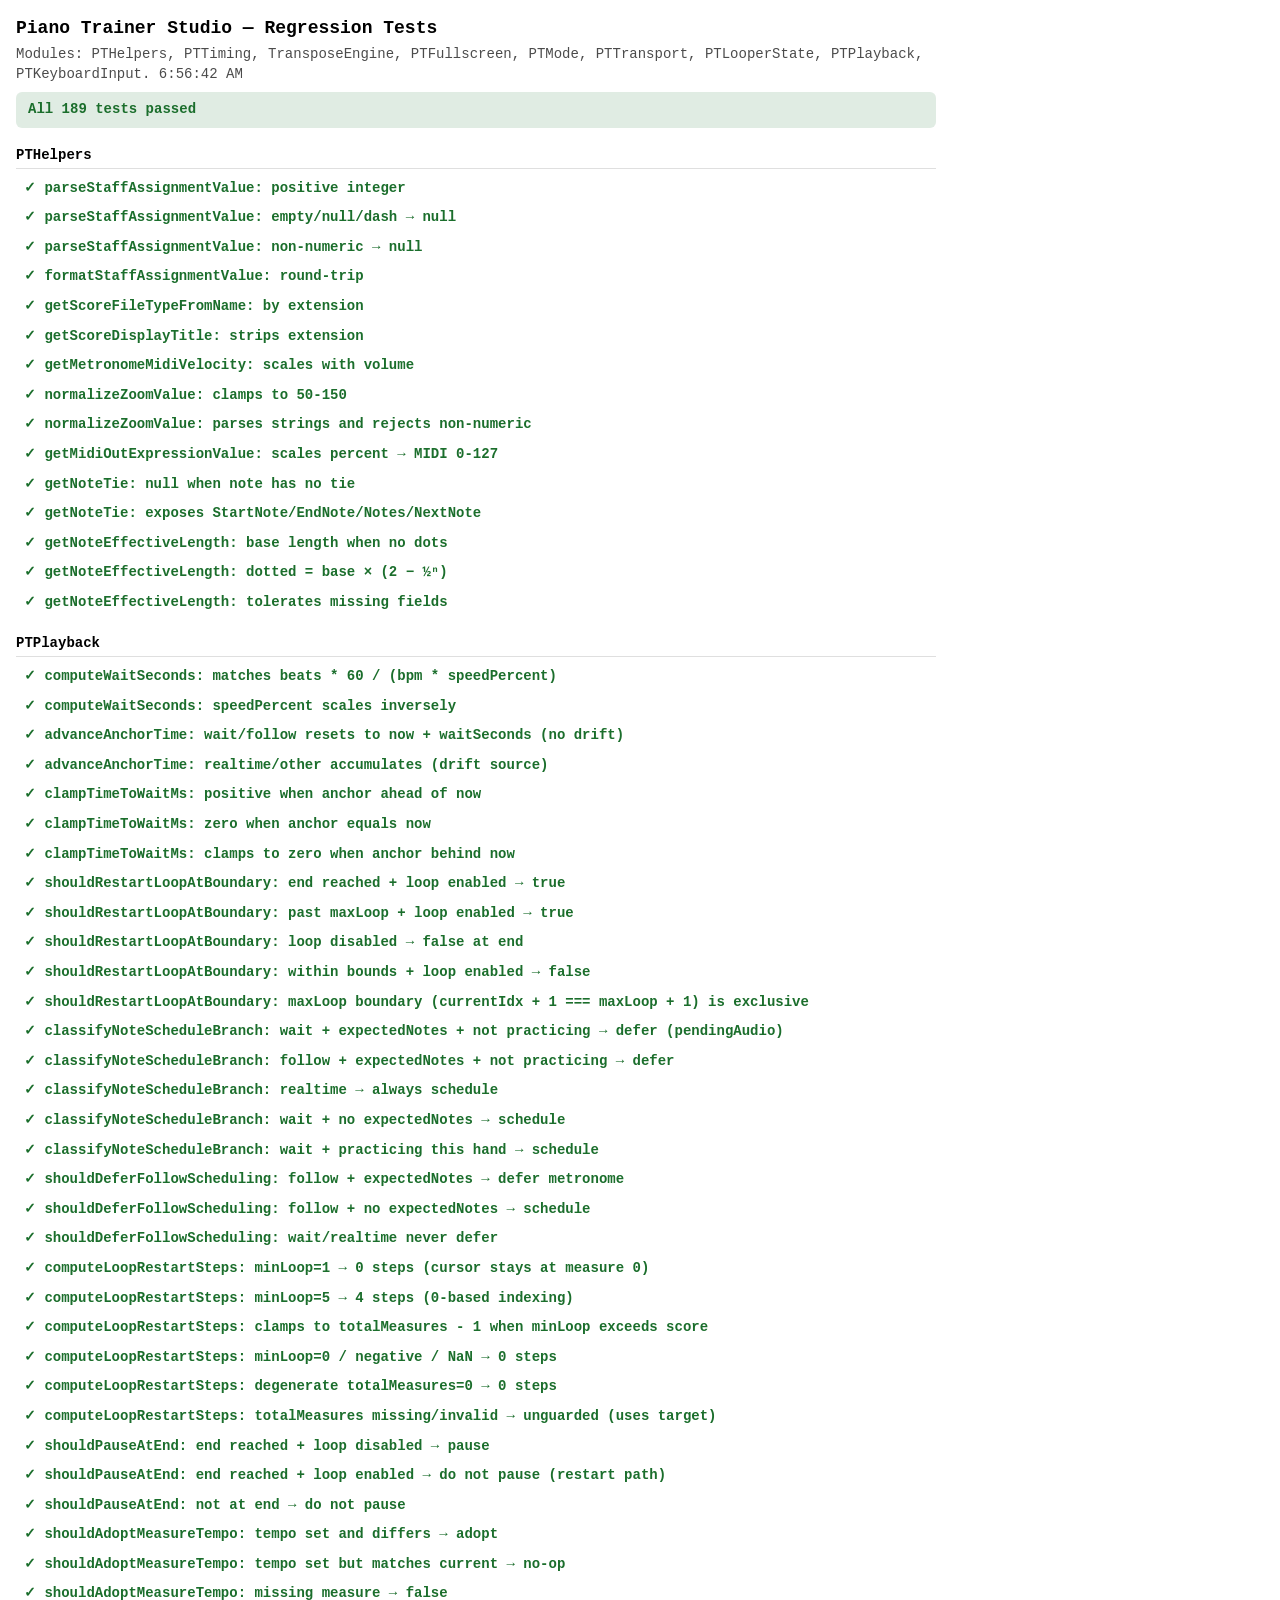
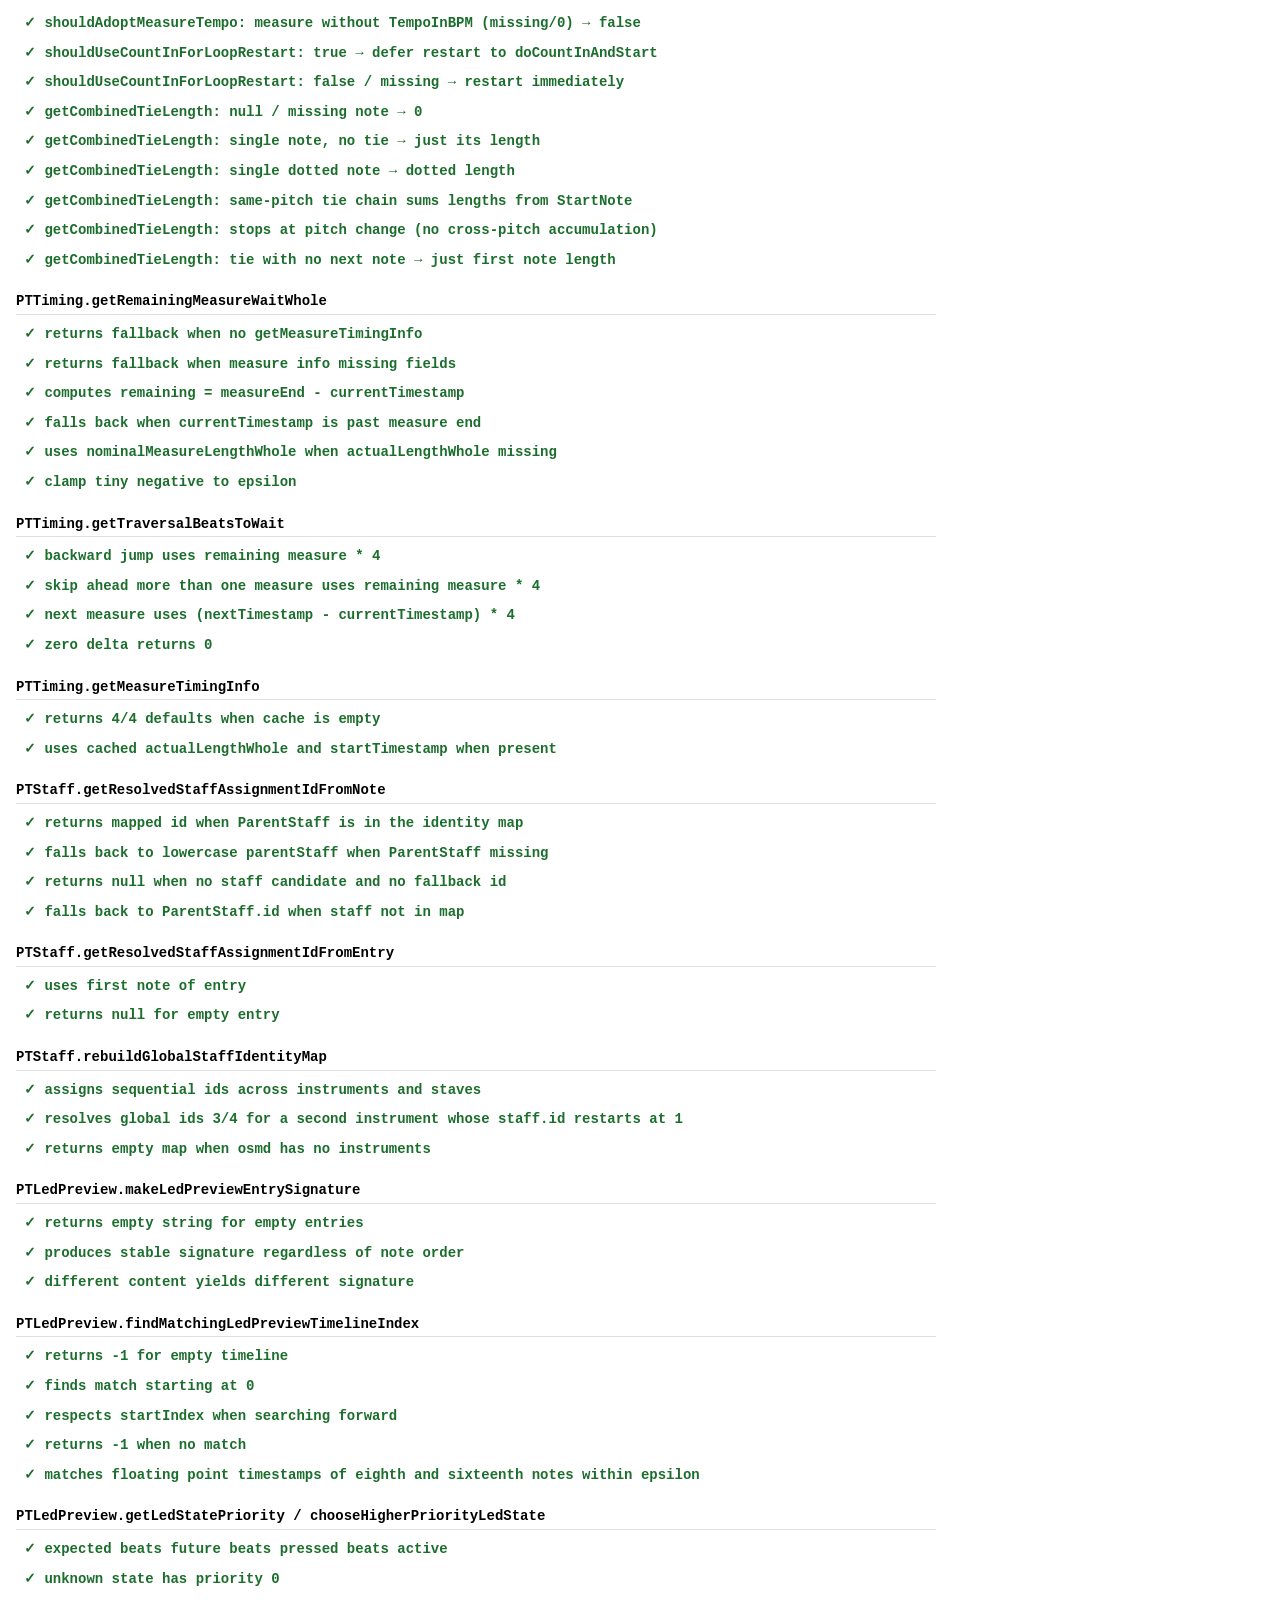
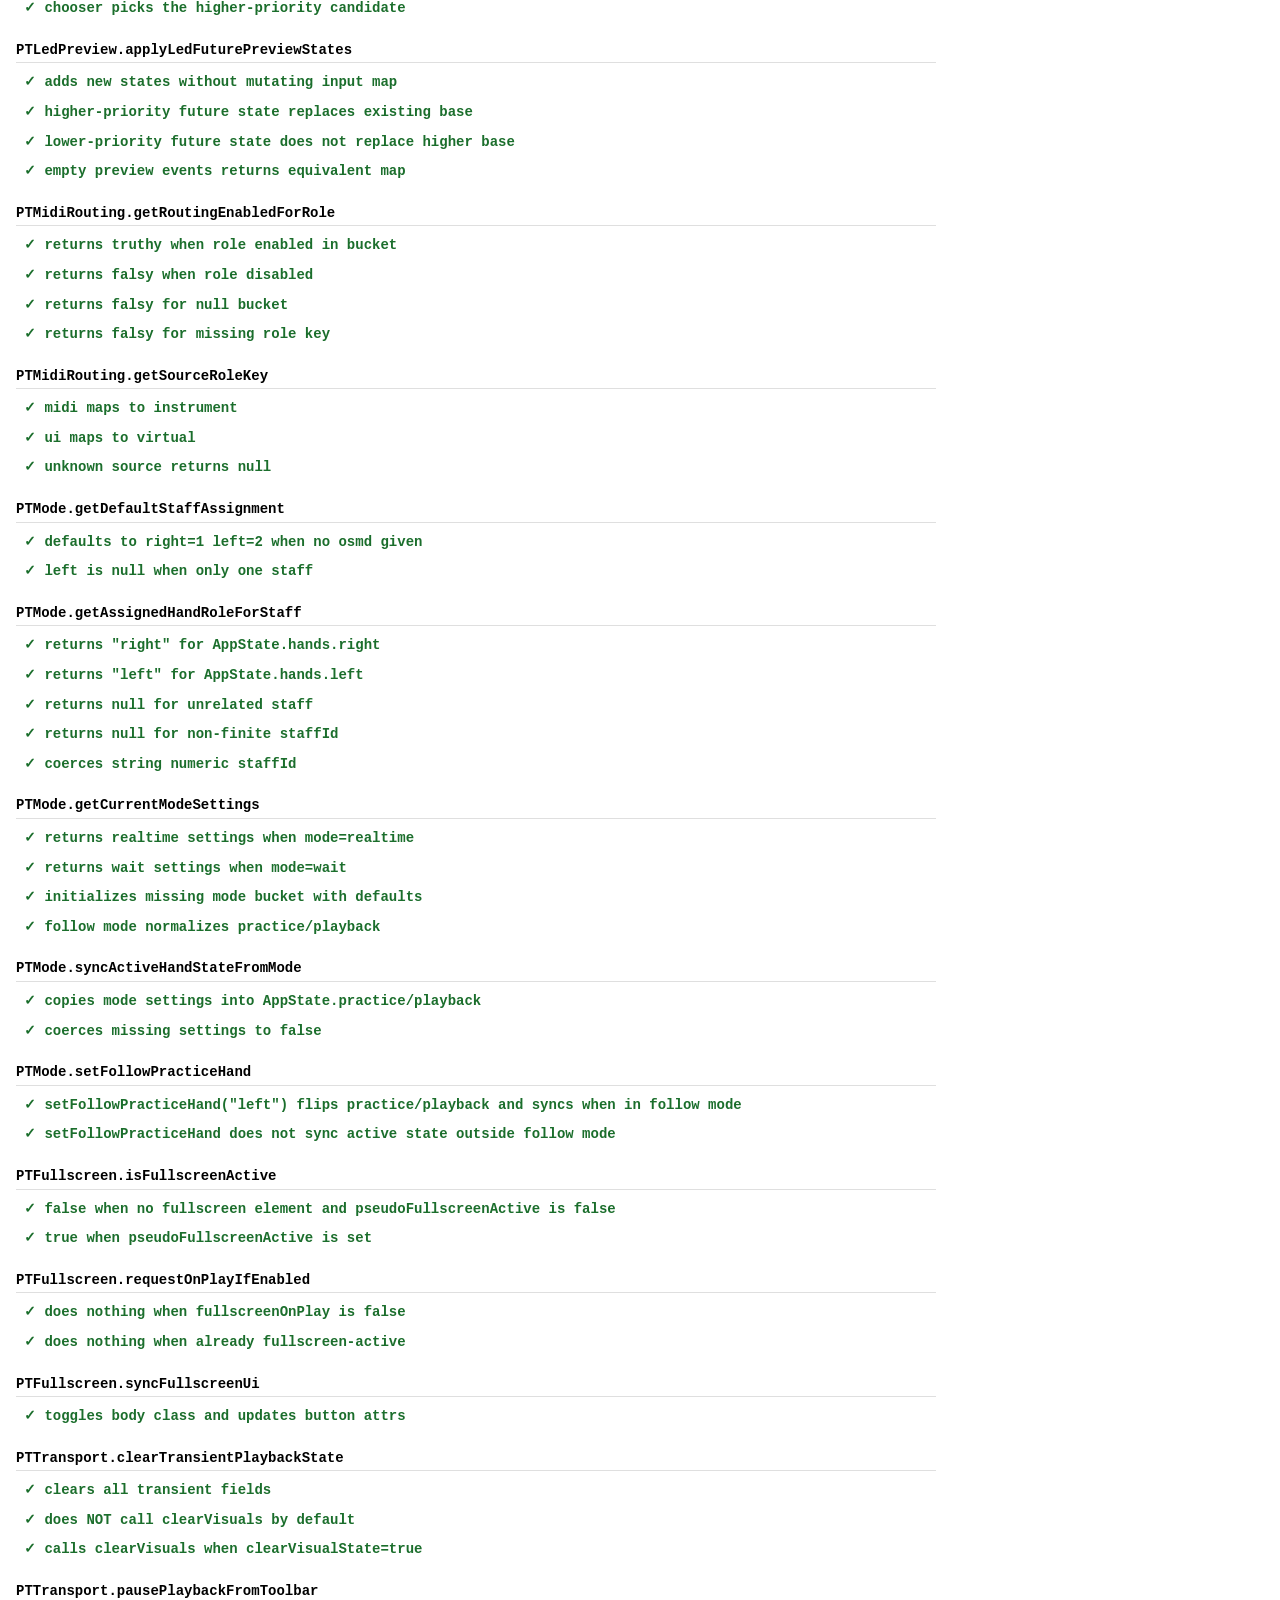
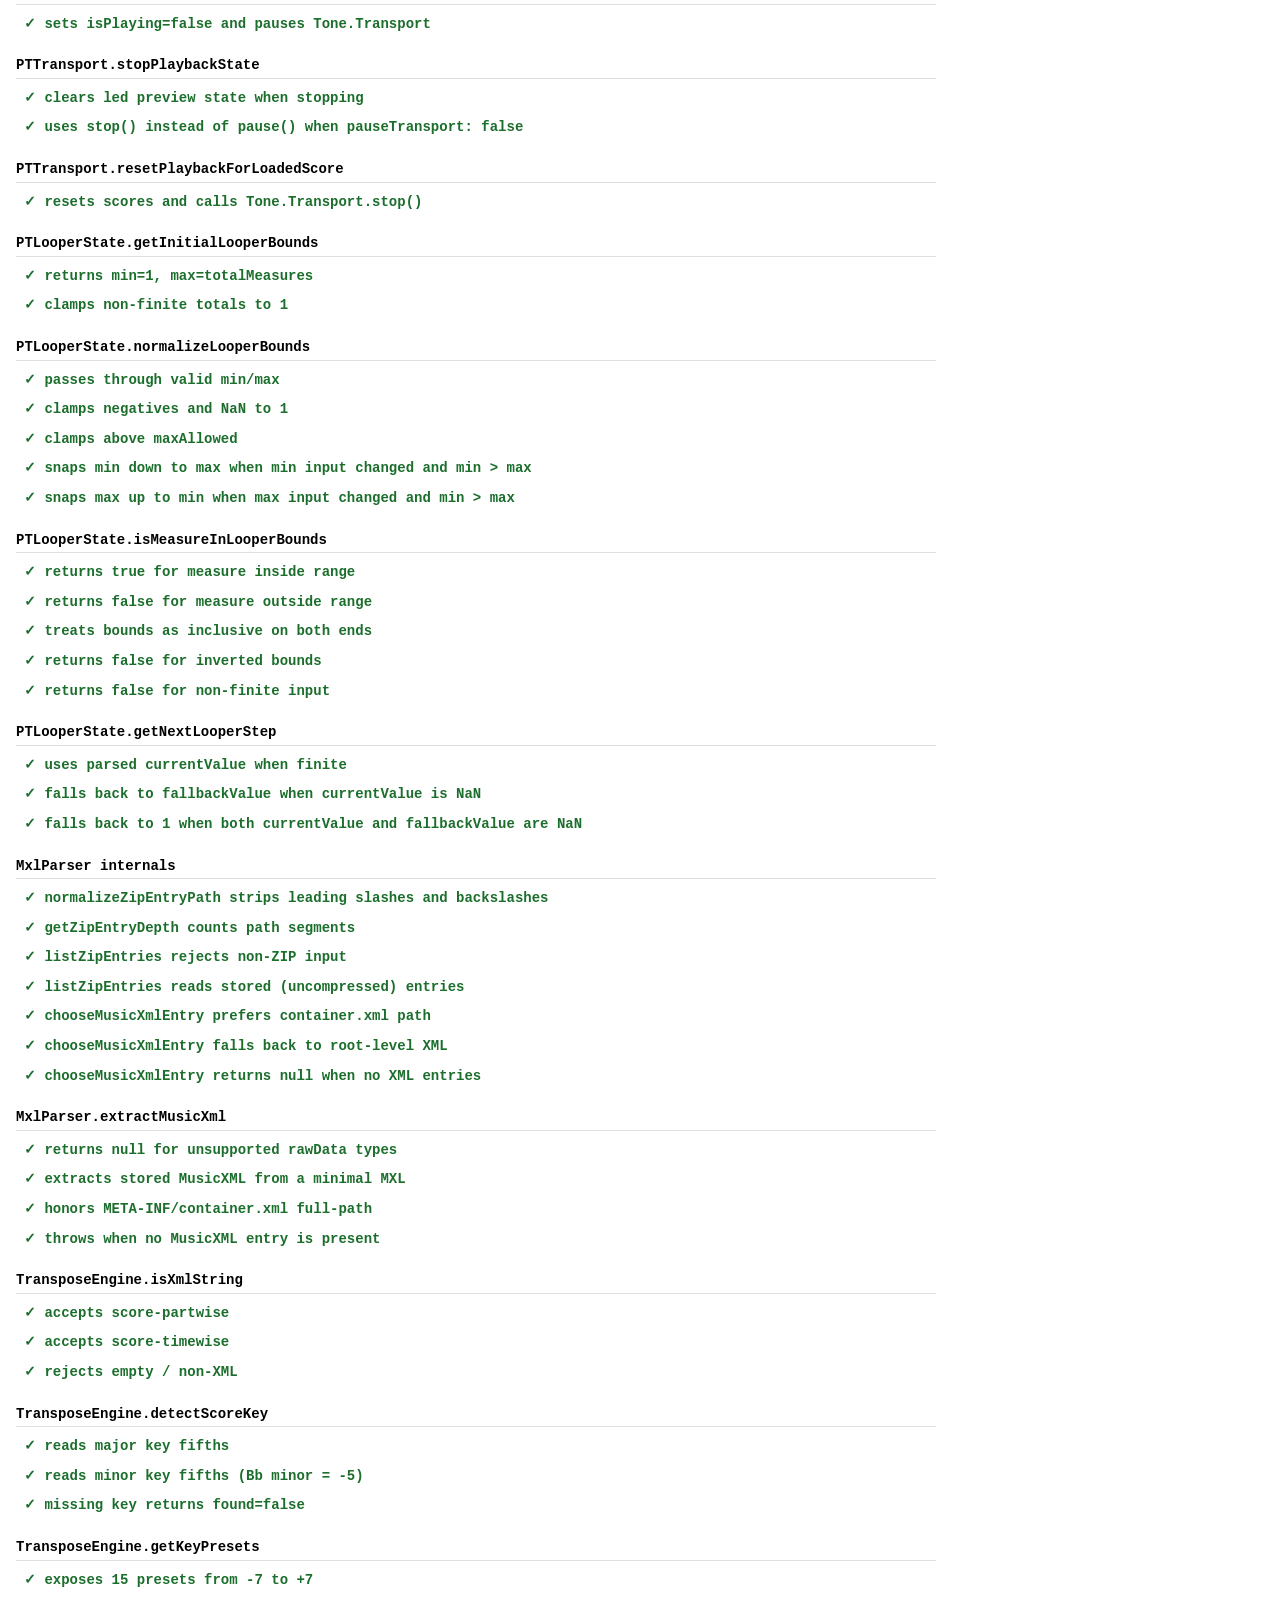
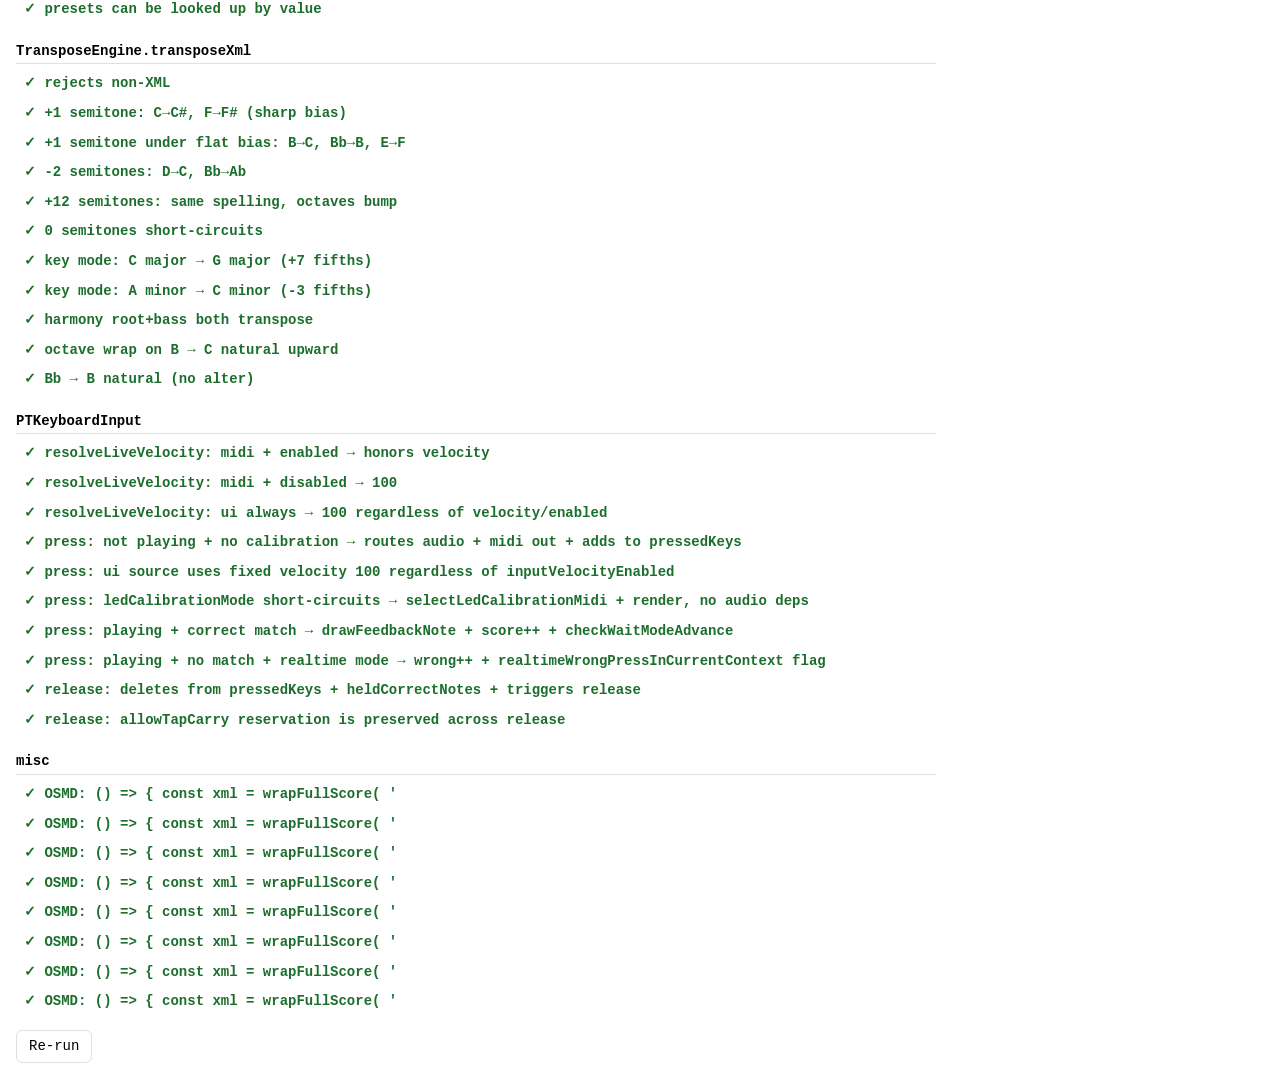
==== commit fff07c45: "reodenando" ====
--- a/tests.html
+++ b/tests.html
@@ -683,6 +683,14 @@
             assert.deepEq(ids, [1, 2, 3]);
         });
 
+        test('resolves global ids 3/4 for a second instrument whose staff.id restarts at 1', () => {
+            const inst1 = { Staves: [{ id: 1 }, { id: 2 }] };
+            const inst2 = { Staves: [{ id: 1 }, { id: 2 }] };
+            window.PTStaff.rebuildGlobalStaffIdentityMap({ Sheet: { Instruments: [inst1, inst2] } });
+            assert.eq(window.PTStaff.getResolvedStaffAssignmentIdFromNote({ ParentStaff: inst2.Staves[0] }), 3);
+            assert.eq(window.PTStaff.getResolvedStaffAssignmentIdFromNote({ ParentStaff: inst2.Staves[1] }), 4);
+        });
+
         test('returns empty map when osmd has no instruments', () => {
             const map = window.PTStaff.rebuildGlobalStaffIdentityMap({});
             assert.eq(map.size, 0);
@@ -747,6 +755,15 @@
         test('returns -1 when no match', () => {
             const tl = [{ measureIndex: 0, timestamp: 0, signature: 'a' }];
             assert.eq(window.PTLedPreview.findMatchingLedPreviewTimelineIndex(tl, 0, 0, 'b'), -1);
+        });
+
+        test('matches floating point timestamps of eighth and sixteenth notes within epsilon', () => {
+            const tl = [
+                { measureIndex: 0, timestamp: 0, signature: 'a' },
+                { measureIndex: 0, timestamp: 0.125, signature: 'b' },
+                { measureIndex: 0, timestamp: 0.18750000000000003, signature: 'c' }
+            ];
+            assert.eq(window.PTLedPreview.findMatchingLedPreviewTimelineIndex(tl, 0, 0.1875, 'c'), 2);
         });
     });
 
